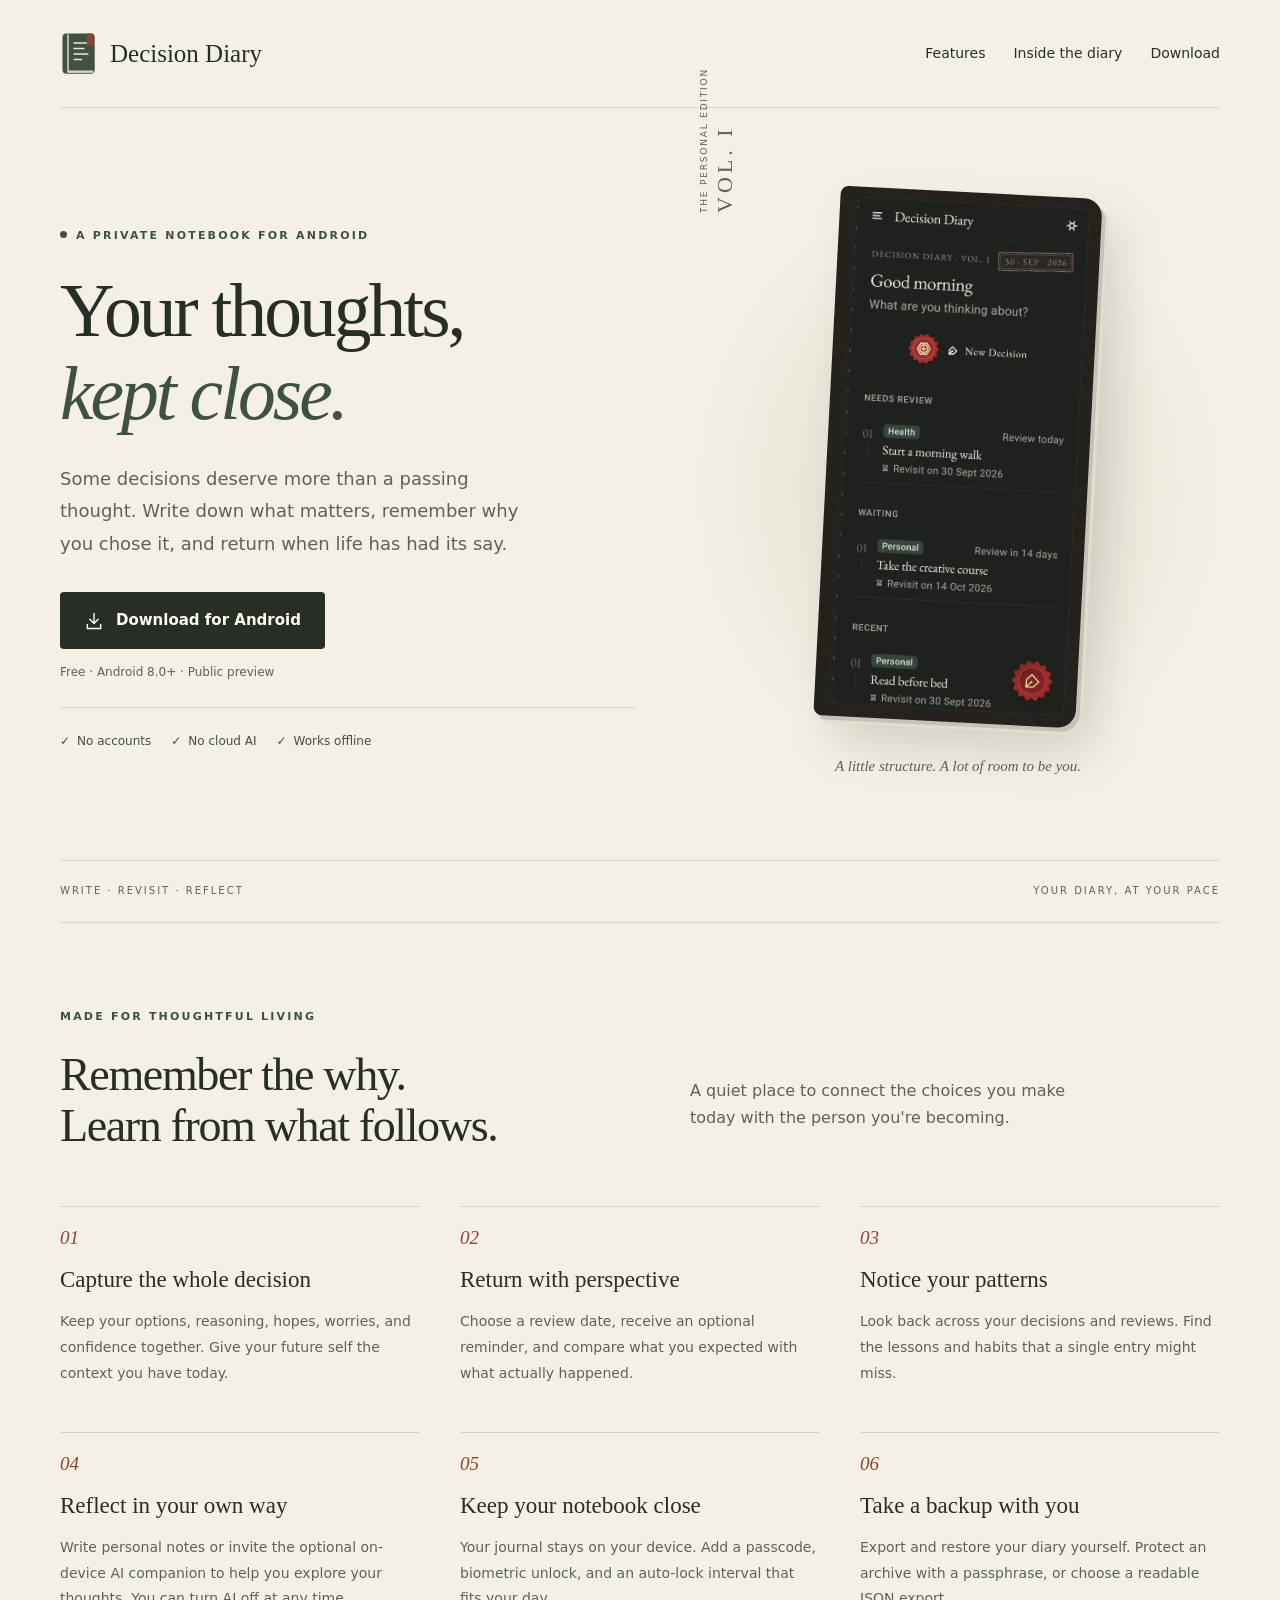
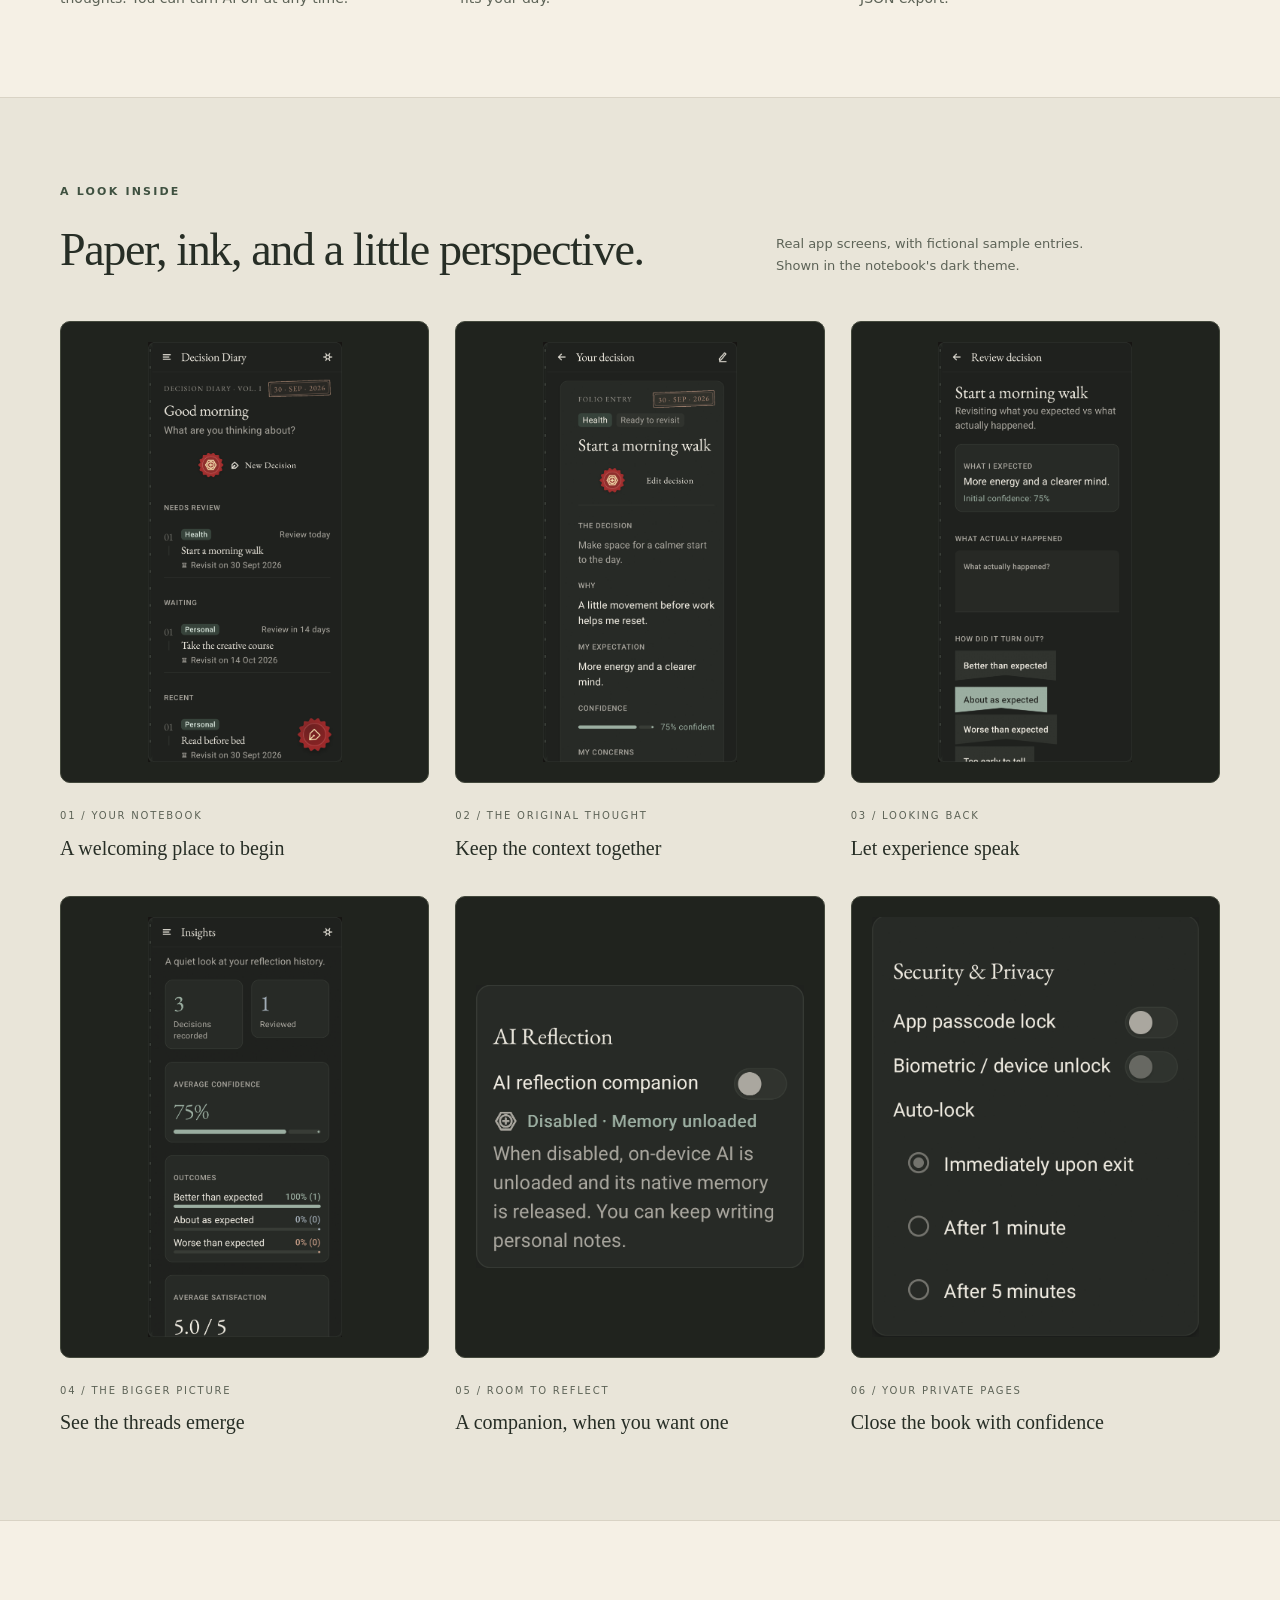
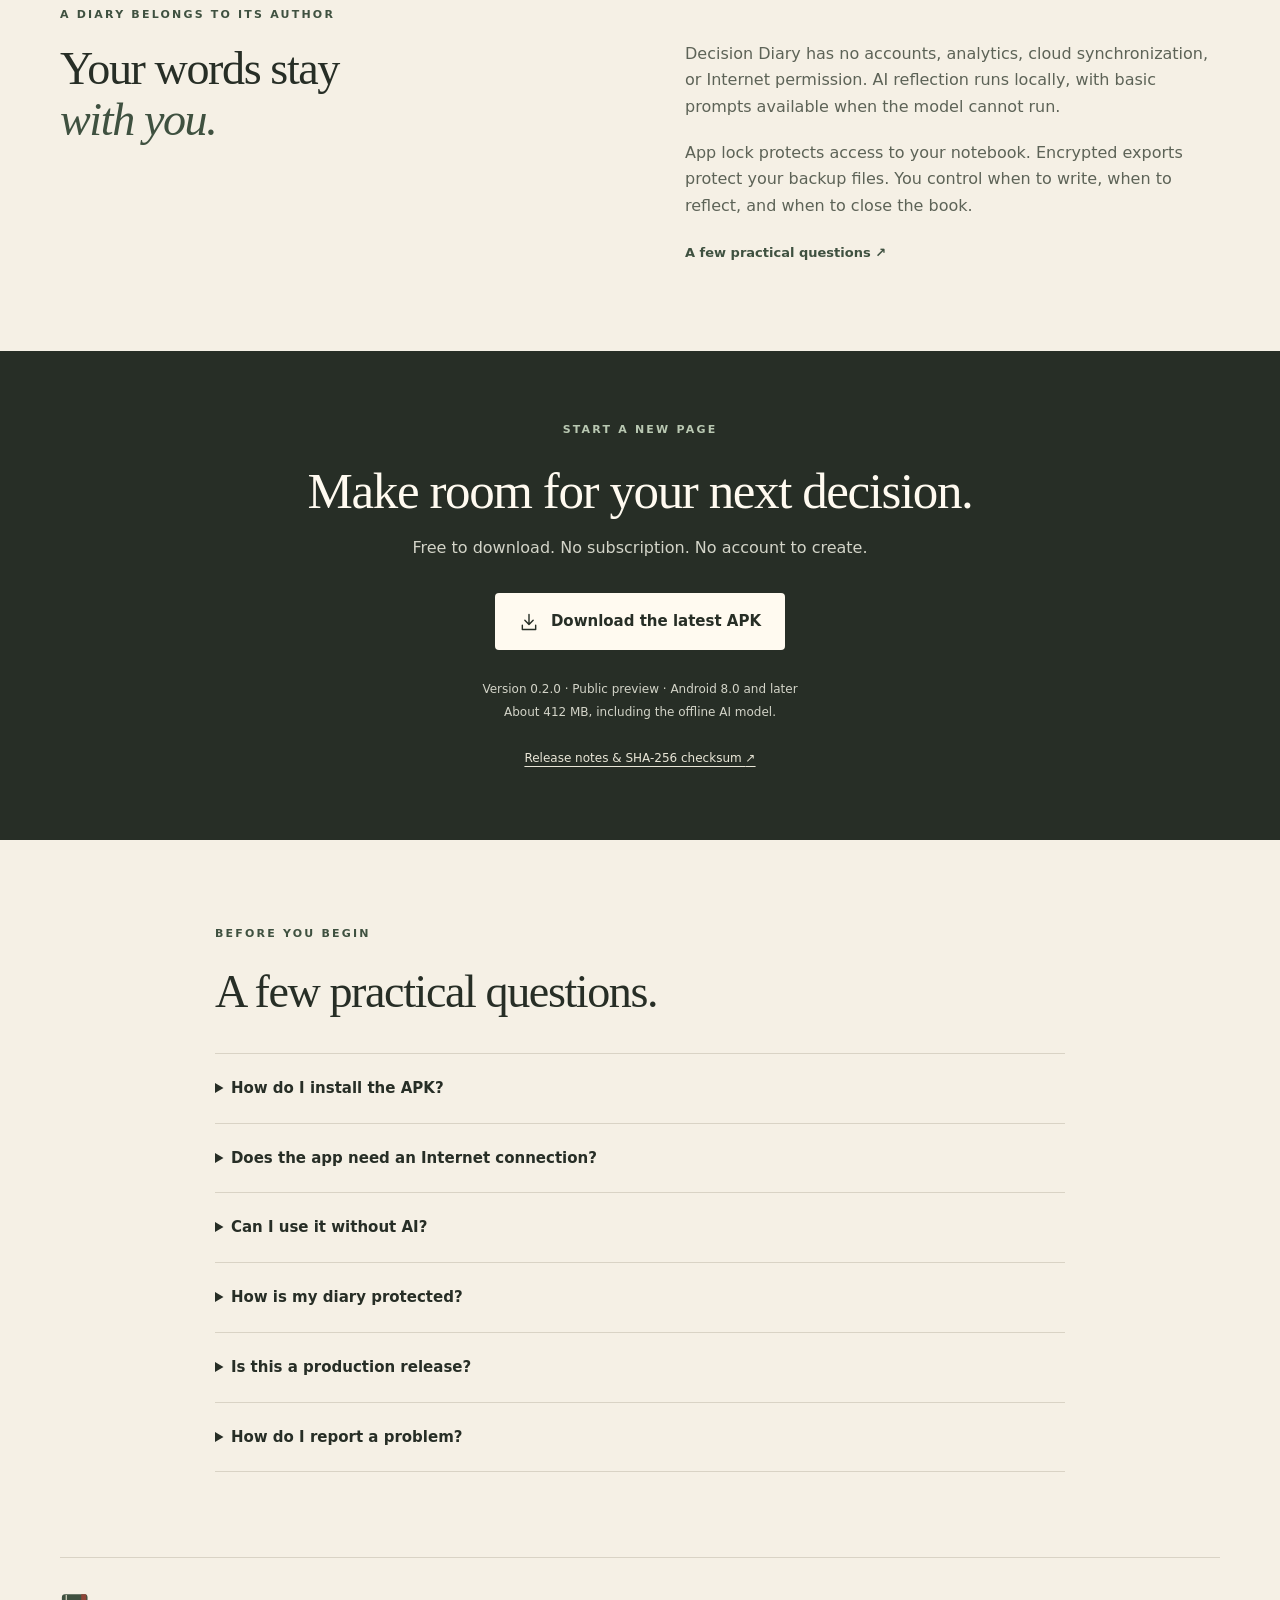
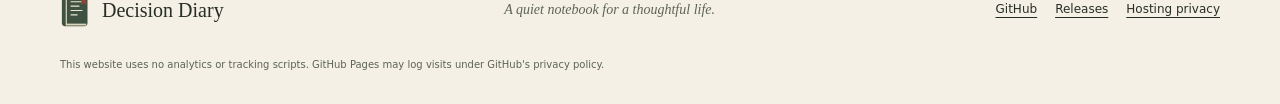
==== index.html @ bd452c3f "Publish Decision Diary website and screenshots" ====
<!doctype html>
<html lang="en">
<head>
  <meta charset="utf-8">
  <meta name="viewport" content="width=device-width, initial-scale=1">
  <meta name="theme-color" content="#f5f0e5">
  <title>Decision Diary — Your thoughts, kept close.</title>
  <meta name="description" content="A free, offline Android decision journal. Capture your reasoning, revisit outcomes, and reflect at your own pace. Download Decision Diary.">
  <link rel="canonical" href="https://adrianjohn141.github.io/decision-diary/">
  <meta property="og:title" content="Decision Diary — Your thoughts, kept close.">
  <meta property="og:description" content="An offline notebook for the decisions that matter. Free for Android, with optional on-device reflection.">
  <meta property="og:type" content="website">
  <meta property="og:url" content="https://adrianjohn141.github.io/decision-diary/">
  <meta property="og:image" content="https://adrianjohn141.github.io/decision-diary/screenshots/home.png">
  <meta name="twitter:card" content="summary">
  <link rel="icon" type="image/svg+xml" href="icon.svg">
  <link rel="stylesheet" href="styles.css">
</head>
<body>
  <a class="skip" href="#main">Skip to content</a>
  <header class="site-header wrap">
    <a class="brand" href="./" aria-label="Decision Diary home"><img src="icon.svg" width="38" height="44" alt=""><span>Decision Diary</span></a>
    <nav aria-label="Main navigation"><a href="#features">Features</a><a href="#screenshots">Inside the diary</a><a href="#download">Download</a></nav>
  </header>
  <main id="main">
    <section class="hero wrap" aria-labelledby="hero-title">
      <div class="hero-copy">
        <p class="eyebrow"><span class="ink-dot" aria-hidden="true"></span>A private notebook for Android</p>
        <h1 id="hero-title">Your thoughts,<br><em>kept close.</em></h1>
        <p class="intro">Some decisions deserve more than a passing thought. Write down what matters, remember why you chose it, and return when life has had its say.</p>
        <a class="button" href="https://github.com/adrianjohn141/decision-diary/releases/latest/download/decision-diary.apk"><svg viewBox="0 0 24 24" aria-hidden="true"><path d="M12 3v12m-5-5 5 5 5-5M4 16v5h16v-5"/></svg>Download for Android</a>
        <p class="download-meta">Free · Android 8.0+ · Public preview</p>
        <div class="hero-notes"><span>No accounts</span><span>No cloud AI</span><span>Works offline</span></div>
      </div>
      <div class="hero-art">
        <div class="book-label" aria-hidden="true">THE PERSONAL EDITION<br><span>VOL. I</span></div>
        <div class="book-frame"><img src="screenshots/home.png" width="1029" height="2225" fetchpriority="high" alt="Decision Diary home screen with fictional entries about morning walks, a creative course, and reading before bed."></div>
        <p class="photo-note">A little structure. A lot of room to be you.</p>
      </div>
    </section>
    <div class="folio wrap"><span>WRITE · REVISIT · REFLECT</span><span>YOUR DIARY, AT YOUR PACE</span></div>
    <section class="wrap section" id="features" aria-labelledby="features-title">
      <div class="section-intro"><p class="eyebrow">Made for thoughtful living</p><h2 id="features-title">Remember the why.<br>Learn from what follows.</h2><p>A quiet place to connect the choices you make today with the person you're becoming.</p></div>
      <div class="feature-grid">
        <article><span class="number">01</span><h3>Capture the whole decision</h3><p>Keep your options, reasoning, hopes, worries, and confidence together. Give your future self the context you have today.</p></article>
        <article><span class="number">02</span><h3>Return with perspective</h3><p>Choose a review date, receive an optional reminder, and compare what you expected with what actually happened.</p></article>
        <article><span class="number">03</span><h3>Notice your patterns</h3><p>Look back across your decisions and reviews. Find the lessons and habits that a single entry might miss.</p></article>
        <article><span class="number">04</span><h3>Reflect in your own way</h3><p>Write personal notes or invite the optional on-device AI companion to help you explore your thoughts. You can turn AI off at any time.</p></article>
        <article><span class="number">05</span><h3>Keep your notebook close</h3><p>Your journal stays on your device. Add a passcode, biometric unlock, and an auto-lock interval that fits your day.</p></article>
        <article><span class="number">06</span><h3>Take a backup with you</h3><p>Export and restore your diary yourself. Protect an archive with a passphrase, or choose a readable JSON export.</p></article>
      </div>
    </section>
    <section class="gallery-section" id="screenshots" aria-labelledby="screenshots-title">
      <div class="wrap section">
        <div class="gallery-heading"><div><p class="eyebrow">A look inside</p><h2 id="screenshots-title">Paper, ink, and a little perspective.</h2></div><p>Real app screens, with fictional sample entries.<br>Shown in the notebook's dark theme.</p></div>
        <div class="gallery">
          <figure><a href="screenshots/home.png" aria-label="View the full home screenshot"><img src="screenshots/home.png" width="1029" height="2225" loading="lazy" decoding="async" alt="Home screen organizing decisions into needs review, waiting, and recent."></a><figcaption><span>01 / YOUR NOTEBOOK</span><h3>A welcoming place to begin</h3></figcaption></figure>
          <figure><a href="screenshots/decision.png" aria-label="View the full decision screenshot"><img src="screenshots/decision.png" loading="lazy" decoding="async" alt="Decision details preserving an author's reasoning, expectations, and confidence."></a><figcaption><span>02 / THE ORIGINAL THOUGHT</span><h3>Keep the context together</h3></figcaption></figure>
          <figure><a href="screenshots/review.png" aria-label="View the full review screenshot"><img src="screenshots/review.png" loading="lazy" decoding="async" alt="Review screen for recording outcomes and lessons from a decision."></a><figcaption><span>03 / LOOKING BACK</span><h3>Let experience speak</h3></figcaption></figure>
          <figure><a href="screenshots/insights.png" aria-label="View the full insights screenshot"><img src="screenshots/insights.png" loading="lazy" decoding="async" alt="Personal insights summarizing patterns across fictional decisions and reviews."></a><figcaption><span>04 / THE BIGGER PICTURE</span><h3>See the threads emerge</h3></figcaption></figure>
          <figure><a href="screenshots/ai.png" aria-label="View the full reflection screenshot"><img src="screenshots/ai.png" loading="lazy" decoding="async" alt="Author notes and scholarly companion reflections in the conversation screen."></a><figcaption><span>05 / ROOM TO REFLECT</span><h3>A companion, when you want one</h3></figcaption></figure>
          <figure><a href="screenshots/security.png" aria-label="View the full security screenshot"><img src="screenshots/security.png" loading="lazy" decoding="async" alt="Security settings with app passcode, biometric unlock, and auto-lock options."></a><figcaption><span>06 / YOUR PRIVATE PAGES</span><h3>Close the book with confidence</h3></figcaption></figure>
        </div>
      </div>
    </section>
    <section class="privacy wrap section" aria-labelledby="privacy-title"><div><p class="eyebrow">A diary belongs to its author</p><h2 id="privacy-title">Your words stay<br><em>with you.</em></h2></div><div><p>Decision Diary has no accounts, analytics, cloud synchronization, or Internet permission. AI reflection runs locally, with basic prompts available when the model cannot run.</p><p>App lock protects access to your notebook. Encrypted exports protect your backup files. You control when to write, when to reflect, and when to close the book.</p><a class="text-link" href="#questions">A few practical questions <span aria-hidden="true">↗</span></a></div></section>
    <section class="download-section" id="download" aria-labelledby="download-title"><div class="wrap download-content"><p class="eyebrow">Start a new page</p><h2 id="download-title">Make room for your next decision.</h2><p>Free to download. No subscription. No account to create.</p><a class="button light" href="https://github.com/adrianjohn141/decision-diary/releases/latest/download/decision-diary.apk"><svg viewBox="0 0 24 24" aria-hidden="true"><path d="M12 3v12m-5-5 5 5 5-5M4 16v5h16v-5"/></svg>Download the latest APK</a><p class="release-info">Version 0.2.0 · Public preview · Android 8.0 and later<br>About 412 MB, including the offline AI model.</p><a class="release-link" href="https://github.com/adrianjohn141/decision-diary/releases/latest">Release notes &amp; SHA-256 checksum <span aria-hidden="true">↗</span></a></div></section>
    <section class="wrap section faq" id="questions" aria-labelledby="questions-title"><p class="eyebrow">Before you begin</p><h2 id="questions-title">A few practical questions.</h2>
      <details><summary>How do I install the APK?</summary><p>Open this page on your Android device and tap Download. Open the downloaded APK and, if Android asks, allow installation from your browser or file manager. Follow the installation prompt. You can turn that permission off again afterward. Save a backup before replacing an existing installation.</p></details>
      <details><summary>Does the app need an Internet connection?</summary><p>No. After downloading the APK, the diary and optional AI work offline. The large download includes the local model so the app does not need to fetch it later. AI performance depends on your device; the diary remains usable without AI.</p></details>
      <details><summary>Can I use it without AI?</summary><p>Yes. Turn off AI Reflection in Settings to write personal notes without companion replies. Disabling AI unloads the local model. Your previous conversations remain available to read.</p></details>
      <details><summary>How is my diary protected?</summary><p>Passcodes use an encrypted, device-bound credential store. You can also enable biometric/device unlock and auto-lock. Journal records use Android app-private storage; the database does not have a separate app-level encryption key. Choose a passphrase-encrypted backup to protect an exported file.</p></details>
      <details><summary>Is this a production release?</summary><p>This first public download is a signed development preview, version 0.2.0. You may encounter bugs. Back up important entries, and check the release notes before updating. A production signing key and broader device testing are planned before a stable release.</p></details>
      <details><summary>How do I report a problem?</summary><p><a href="https://github.com/adrianjohn141/decision-diary/issues">Open an issue on GitHub</a> with your Android version, device model, and the steps that caused the problem. Please keep private journal entries and backup files out of public reports.</p></details>
    </section>
  </main>
  <footer class="wrap site-footer"><a class="brand" href="./"><img src="icon.svg" width="30" height="35" alt=""><span>Decision Diary</span></a><p>A quiet notebook for a thoughtful life.</p><div><a href="https://github.com/adrianjohn141/decision-diary">GitHub</a><a href="https://github.com/adrianjohn141/decision-diary/releases">Releases</a><a href="https://docs.github.com/en/site-policy/privacy-policies/github-general-privacy-statement">Hosting privacy</a></div><small>This website uses no analytics or tracking scripts. GitHub Pages may log visits under GitHub's privacy policy.</small></footer>
</body>
</html>
---- styles.css ----
:root{--paper:#f5f0e5;--ink:#272e26;--muted:#5d6357;--sage:#3f5140;--rule:#d9d3c5;--rust:#8e4437;--cream:#fffaf0;--serif:Georgia,'Times New Roman',serif;--sans:system-ui,-apple-system,BlinkMacSystemFont,'Segoe UI',sans-serif}
*{box-sizing:border-box}html{scroll-behavior:smooth;scroll-padding-top:24px}body{margin:0;background:var(--paper);color:var(--ink);font-family:var(--sans);font-size:16px;line-height:1.65}a{color:inherit;text-underline-offset:4px}a:focus-visible,summary:focus-visible{outline:3px solid var(--rust);outline-offset:5px}img{display:block;max-width:100%}.wrap{width:min(1160px,calc(100% - 64px));margin-inline:auto}.skip{position:absolute;top:-80px;left:20px;background:var(--ink);color:var(--cream);padding:12px;z-index:10}.skip:focus{top:12px}.site-header{display:flex;align-items:center;justify-content:space-between;padding-block:30px;border-bottom:1px solid var(--rule)}.brand{display:flex;align-items:center;gap:12px;text-decoration:none;font:25px var(--serif)}nav{display:flex;gap:28px;font-size:14px}nav a{padding:12px 0;text-decoration:none}nav a:hover,.text-link:hover{color:var(--rust)}.hero{display:grid;grid-template-columns:1.1fr 1fr;gap:60px;align-items:center;padding-block:80px 70px}.eyebrow{font-size:11px;letter-spacing:2.2px;text-transform:uppercase;font-weight:650;color:var(--sage);margin:0 0 24px}.ink-dot{display:inline-block;width:7px;height:7px;border-radius:50%;background:var(--sage);margin-right:9px;vertical-align:1px}h1,h2,h3{font-family:var(--serif);font-weight:400;line-height:1.1;margin:0}h1{font-size:clamp(54px,5.9vw,82px);letter-spacing:-3px}h1 em,h2 em{color:var(--sage);font-weight:400}.intro{font-size:18px;line-height:1.8;max-width:470px;margin-block:28px 32px;color:var(--muted)}.button{display:inline-flex;gap:12px;align-items:center;justify-content:center;min-height:54px;padding:16px 24px;border-radius:4px;background:var(--ink);color:var(--cream);font-size:15px;font-weight:600;text-decoration:none;transition:background .16s,box-shadow .16s}.button:hover{background:var(--sage);box-shadow:0 4px 12px #272e2620}.button svg{width:20px;height:20px;fill:none;stroke:currentColor;stroke-width:1.7;stroke-linecap:round;stroke-linejoin:round}.download-meta{font-size:12px;margin:14px 0;color:var(--muted)}.hero-notes{display:flex;gap:20px;padding-top:24px;margin-top:24px;border-top:1px solid var(--rule);font-size:12px;color:var(--sage)}.hero-notes span:before{content:'✓';padding-right:7px}.hero-art{position:relative;display:flex;flex-direction:column;align-items:center;background:radial-gradient(ellipse at center,#dad8c9 0%,transparent 70%);padding-top:4px}.book-frame{width:262px;background:#25221d;padding:10px 12px 12px 15px;border-radius:8px 18px 18px 8px;box-shadow:4px 4px 0 #c7c2b5,7px 7px 0 #e1ddcf,20px 25px 45px #282d2726;transform:rotate(3deg)}.book-frame img{width:100%;height:auto;border-radius:5px 9px 9px 5px}.book-label{position:absolute;top:25px;left:0;font-size:9px;color:var(--muted);letter-spacing:1.8px;line-height:1.8;transform:rotate(-90deg);transform-origin:top left}.book-label span{font:22px var(--serif);letter-spacing:4px}.photo-note{font:italic 15px var(--serif);color:var(--muted);margin-top:36px}.folio{display:flex;justify-content:space-between;gap:15px;padding-block:22px;border-block:1px solid var(--rule);font-size:10px;letter-spacing:2px;color:var(--muted)}.section{padding-block:85px}.section-intro{display:grid;grid-template-columns:1fr 1fr;column-gap:100px}.section-intro .eyebrow{grid-column:1/-1}.section-intro>p:last-child{max-width:390px;margin:8px 0 0;align-self:center;color:var(--muted)}h2{font-size:clamp(32px,3.6vw,48px);letter-spacing:-1.4px}h3{font-size:23px;line-height:1.3}.feature-grid{display:grid;grid-template-columns:repeat(3,1fr);gap:45px 40px;margin-top:55px}.feature-grid article{border-top:1px solid var(--rule);padding-top:20px}.number{font:italic 19px var(--serif);color:var(--rust);display:block;margin-bottom:16px}.feature-grid p{color:var(--muted);font-size:14px;line-height:1.85;margin:14px 0 0}.gallery-section{background:#e9e5d9;border-block:1px solid var(--rule)}.gallery-heading{display:grid;grid-template-columns:1.5fr 1fr;gap:50px;align-items:end}.gallery-heading>p{font-size:13px;color:var(--muted);margin:0}.gallery{display:grid;grid-template-columns:repeat(3,1fr);gap:35px 26px;margin-top:45px}figure{margin:0}.gallery figure>a{display:flex;justify-content:center;align-items:center;background:#20231e;min-height:420px;padding:20px;border-radius:10px;overflow:hidden;border:1px solid #43483c}.gallery img{width:100%;height:420px;object-fit:contain;transition:opacity .15s}.gallery a:hover img{opacity:.88}figcaption{padding-top:18px}figcaption span{font-size:10px;letter-spacing:1.8px;color:var(--muted)}figcaption h3{font-size:20px;margin-top:7px}.privacy{display:grid;grid-template-columns:1fr 1fr;gap:90px}.privacy>div:last-child{color:var(--muted);padding-top:35px}.privacy p{margin-top:0;margin-bottom:20px}.text-link{color:var(--sage);font-size:13px;font-weight:650;text-decoration:none}.download-section{background:var(--ink);color:var(--cream);text-align:center}.download-content{padding-block:70px}.download-content .eyebrow{color:#b9c8b2}.download-content h2{font-size:clamp(32px,4vw,51px)}.download-content>p:not(.eyebrow){color:#d3d4c8}.light{background:var(--cream);color:var(--ink);margin:16px 0}.light:hover{background:#e3e9d9}.release-info{font-size:12px;line-height:1.9;margin:12px 0 20px}.release-link{font-size:12px;color:#e9e6d7}.faq{max-width:850px}.faq h2{margin-bottom:35px}.faq details{border-top:1px solid var(--rule);padding-block:4px}.faq details:last-child{border-bottom:1px solid var(--rule)}summary{cursor:pointer;padding:18px 30px 18px 0;font-size:15px;font-weight:600;min-height:54px}.faq details p{font-size:14px;color:var(--muted);max-width:720px;margin:0 0 25px;line-height:1.85}.site-footer{border-top:1px solid var(--rule);display:flex;flex-wrap:wrap;align-items:center;justify-content:space-between;gap:15px;padding-block:30px}.site-footer .brand{font-size:20px}.site-footer p{font:italic 14px var(--serif);color:var(--muted)}.site-footer>div{display:flex;gap:18px;font-size:12px}.site-footer small{width:100%;font-size:10px;color:var(--muted);margin-top:10px}
@media(max-width:950px){.hero{gap:25px}.book-label{display:none}.feature-grid{gap:35px 24px}.gallery figure>a{min-height:340px;padding:12px}.gallery img{height:340px}.section-intro{column-gap:45px}.privacy{gap:45px}}
@media(max-width:680px){.wrap{width:calc(100% - 40px)}.site-header{padding-block:20px;gap:18px;flex-wrap:wrap}.brand{font-size:22px}nav{gap:24px;font-size:12px;width:100%}.hero{grid-template-columns:1fr;gap:48px;padding-block:50px}.hero-copy{max-width:520px}h1{font-size:62px;letter-spacing:-2.5px}.intro{font-size:16px;max-width:100%}.hero-art{margin-inline:20px}.book-frame{width:245px}.hero-notes{justify-content:space-between;gap:8px}.folio{font-size:8px;letter-spacing:1.2px}.section{padding-block:55px}.section-intro,.gallery-heading,.privacy{grid-template-columns:1fr;gap:22px}.section-intro .eyebrow{margin-bottom:0}.section-intro>p:last-child{margin:0}.feature-grid{grid-template-columns:repeat(2,1fr);gap:30px 24px;margin-top:35px}.feature-grid h3{font-size:21px}.feature-grid p{font-size:13px}.gallery{grid-template-columns:repeat(2,1fr);gap:30px 16px;margin-top:30px}.gallery figure>a{min-height:280px;padding:8px}.gallery img{height:280px}figcaption h3{font-size:18px}figcaption span{font-size:8px;letter-spacing:1px}.privacy>div:last-child{padding-top:0}.download-content{padding-block:55px}.site-footer{justify-content:flex-start}.site-footer p{width:100%;margin:0}.site-footer>div{flex-wrap:wrap}.site-footer small{line-height:1.8}}
@media(max-width:390px){h1{font-size:53px}.feature-grid{grid-template-columns:1fr}.hero-notes{font-size:10px}.gallery{grid-template-columns:1fr}.gallery img{height:410px}.gallery figure>a{min-height:410px}.folio span:last-child{display:none}.button{padding-inline:18px;font-size:14px}}
@media(prefers-reduced-motion:reduce){html{scroll-behavior:auto}*,*:before,*:after{transition:none!important;animation:none!important}}
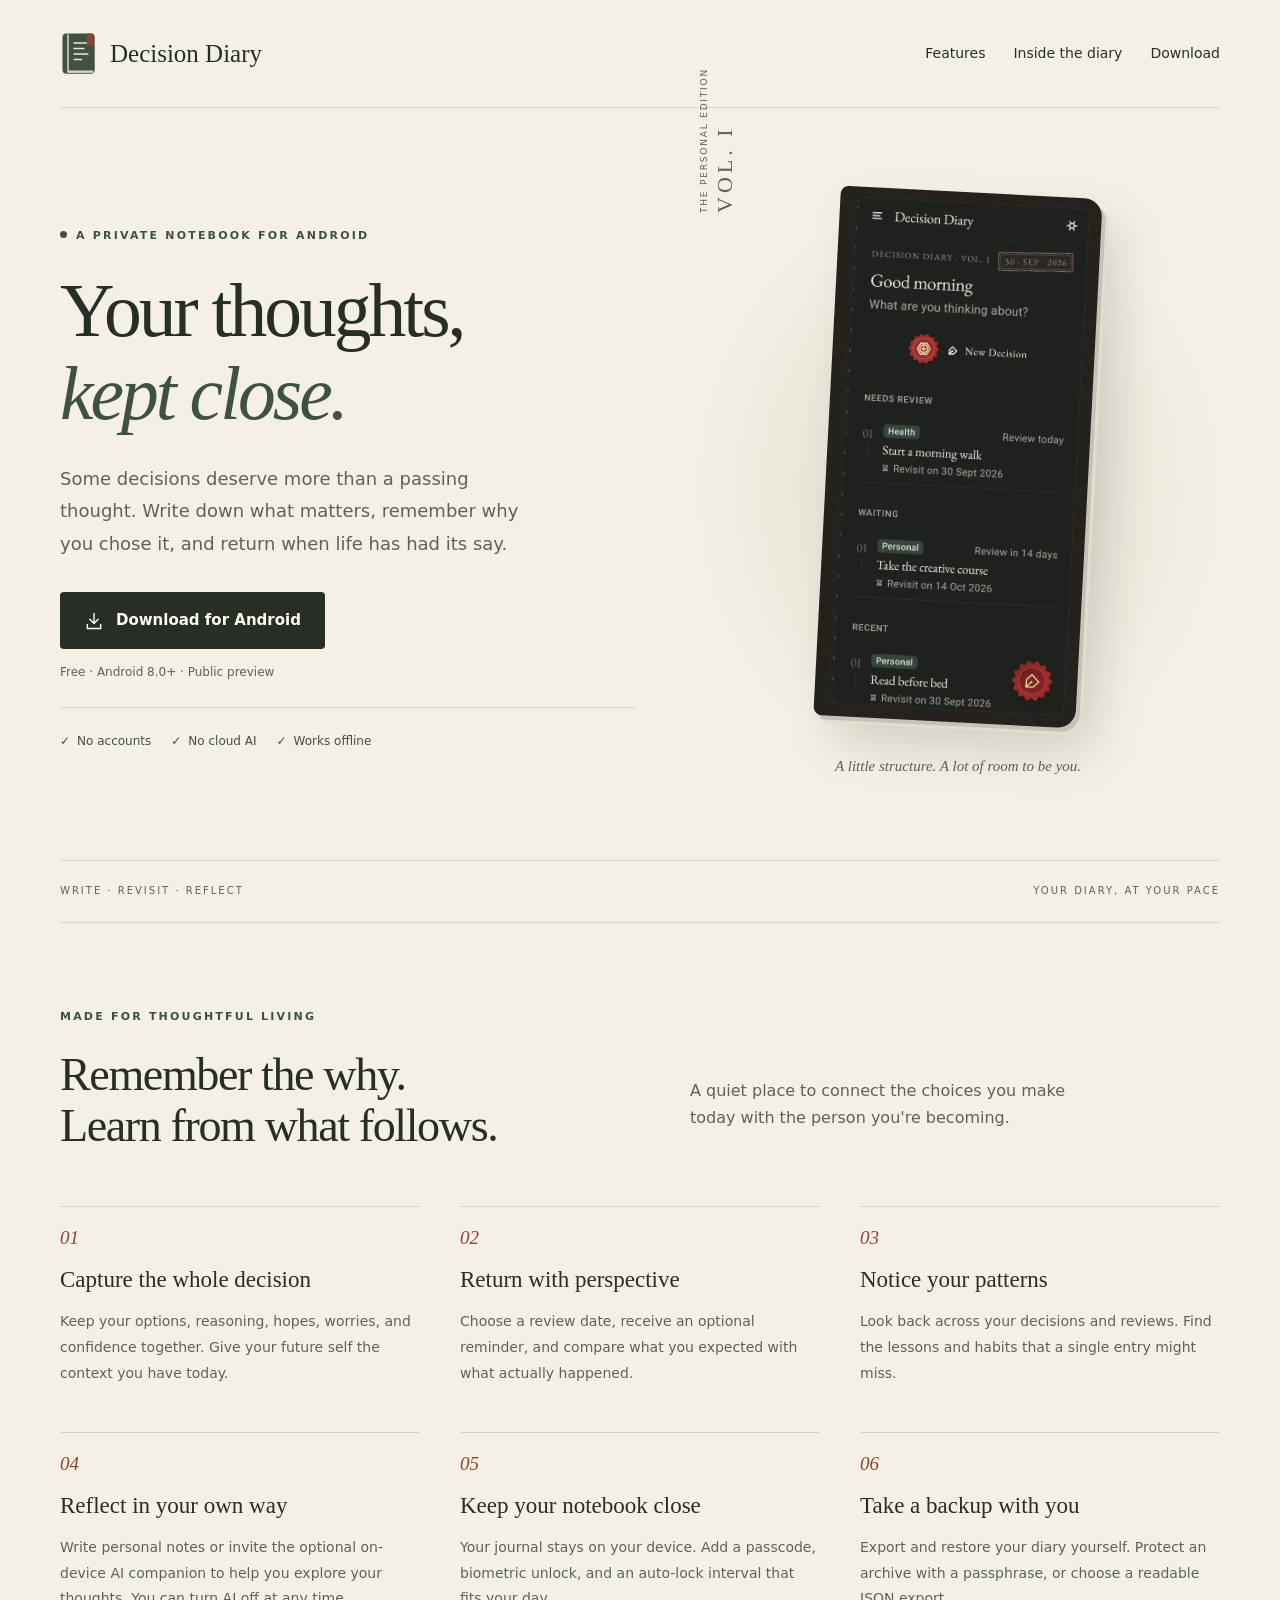
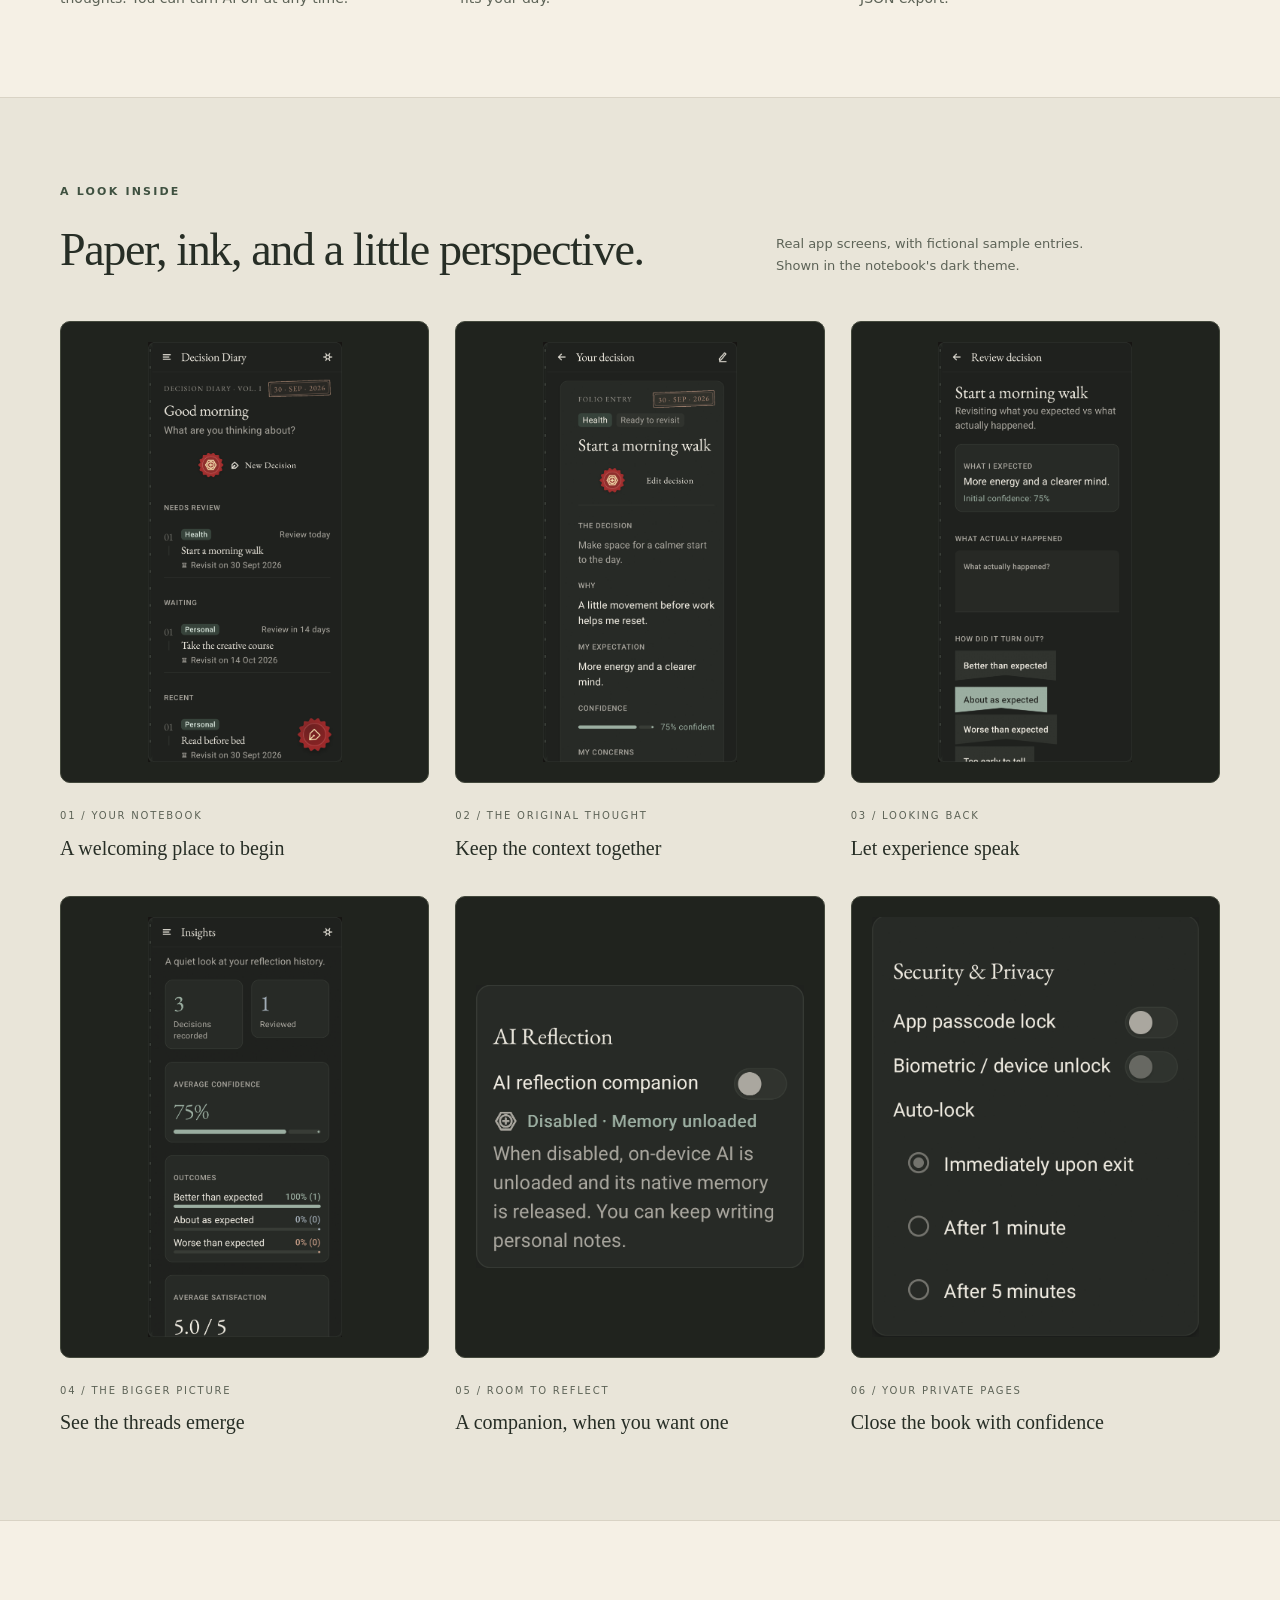
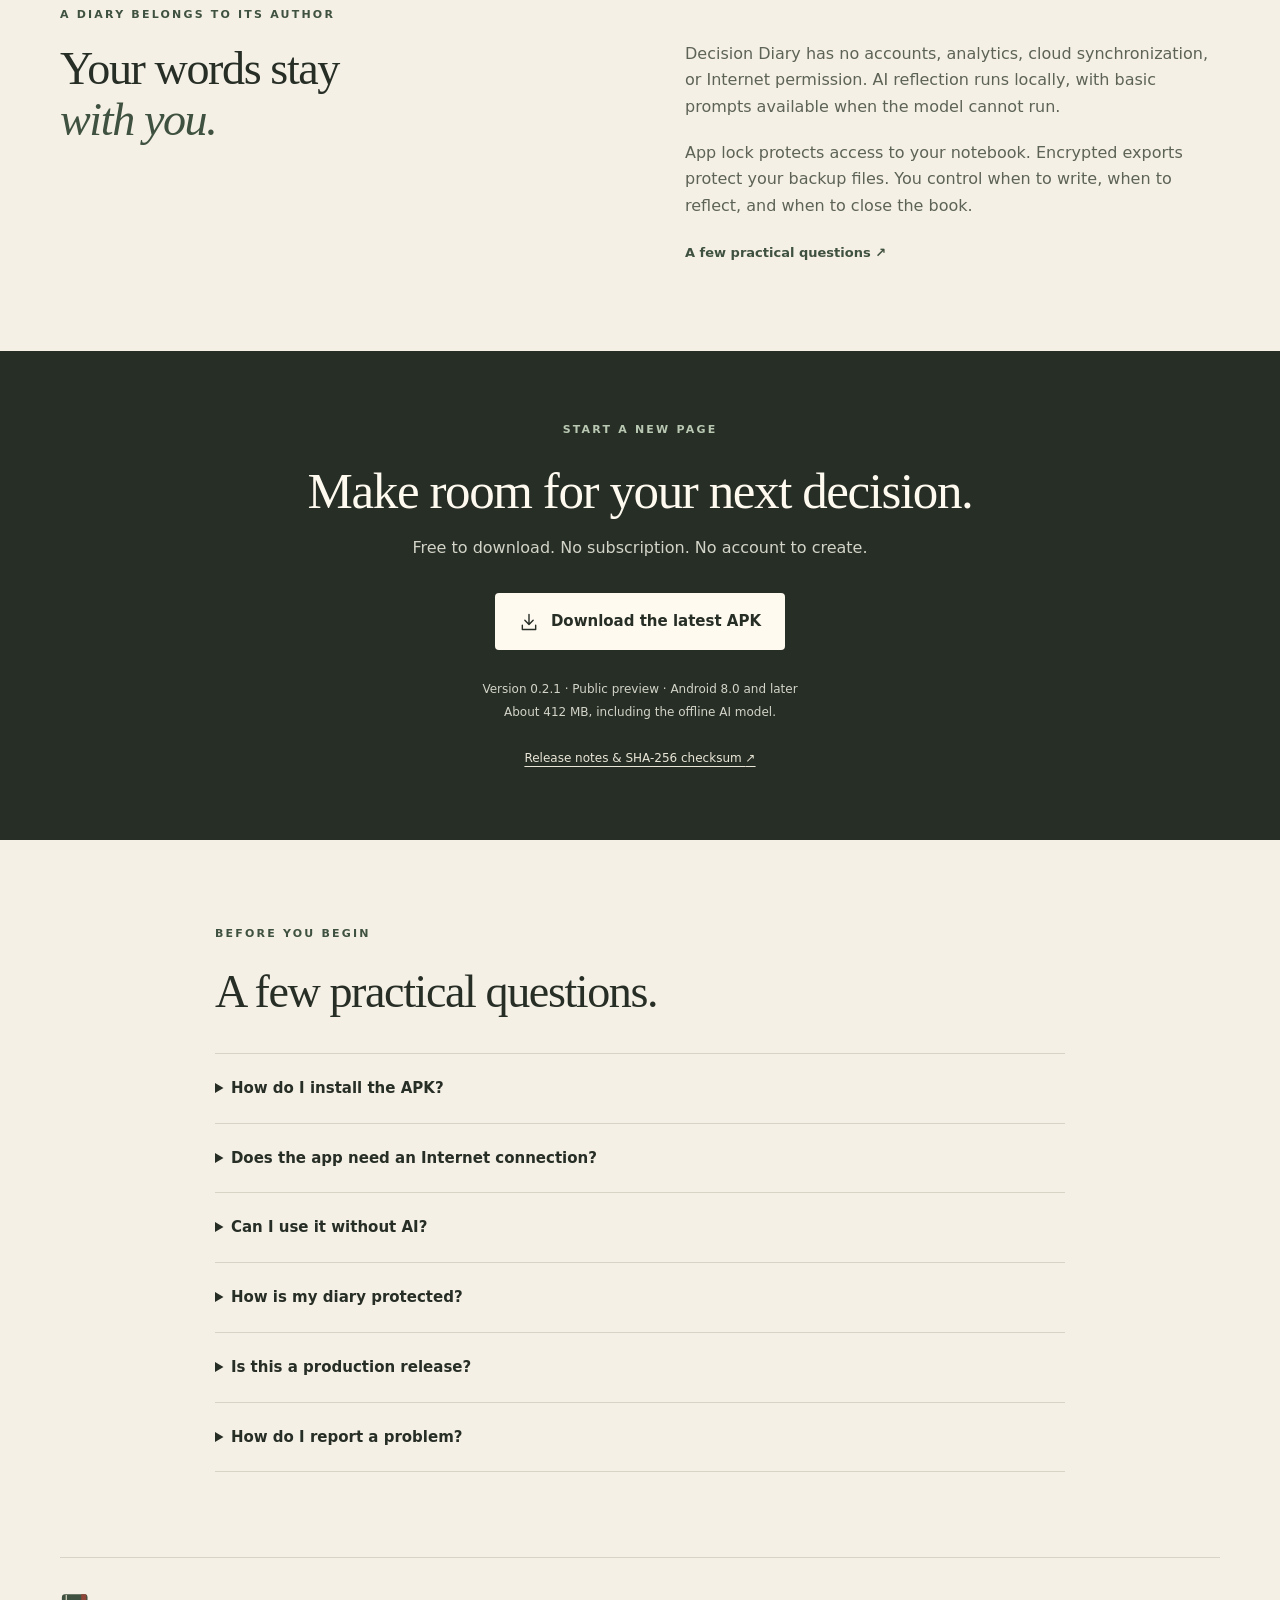
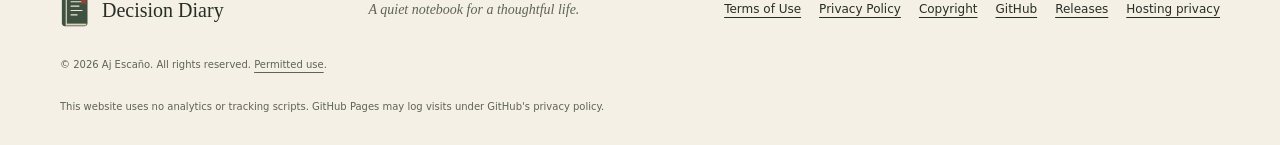
==== commit 001b50f7: "Add legal pages, copyright notices, and privacy policy" ====
--- a/index.html
+++ b/index.html
@@ -64,16 +64,16 @@
       </div>
     </section>
     <section class="privacy wrap section" aria-labelledby="privacy-title"><div><p class="eyebrow">A diary belongs to its author</p><h2 id="privacy-title">Your words stay<br><em>with you.</em></h2></div><div><p>Decision Diary has no accounts, analytics, cloud synchronization, or Internet permission. AI reflection runs locally, with basic prompts available when the model cannot run.</p><p>App lock protects access to your notebook. Encrypted exports protect your backup files. You control when to write, when to reflect, and when to close the book.</p><a class="text-link" href="#questions">A few practical questions <span aria-hidden="true">↗</span></a></div></section>
-    <section class="download-section" id="download" aria-labelledby="download-title"><div class="wrap download-content"><p class="eyebrow">Start a new page</p><h2 id="download-title">Make room for your next decision.</h2><p>Free to download. No subscription. No account to create.</p><a class="button light" href="https://github.com/adrianjohn141/decision-diary/releases/latest/download/decision-diary.apk"><svg viewBox="0 0 24 24" aria-hidden="true"><path d="M12 3v12m-5-5 5 5 5-5M4 16v5h16v-5"/></svg>Download the latest APK</a><p class="release-info">Version 0.2.0 · Public preview · Android 8.0 and later<br>About 412 MB, including the offline AI model.</p><a class="release-link" href="https://github.com/adrianjohn141/decision-diary/releases/latest">Release notes &amp; SHA-256 checksum <span aria-hidden="true">↗</span></a></div></section>
+    <section class="download-section" id="download" aria-labelledby="download-title"><div class="wrap download-content"><p class="eyebrow">Start a new page</p><h2 id="download-title">Make room for your next decision.</h2><p>Free to download. No subscription. No account to create.</p><a class="button light" href="https://github.com/adrianjohn141/decision-diary/releases/latest/download/decision-diary.apk"><svg viewBox="0 0 24 24" aria-hidden="true"><path d="M12 3v12m-5-5 5 5 5-5M4 16v5h16v-5"/></svg>Download the latest APK</a><p class="release-info">Version 0.2.1 · Public preview · Android 8.0 and later<br>About 412 MB, including the offline AI model.</p><a class="release-link" href="https://github.com/adrianjohn141/decision-diary/releases/latest">Release notes &amp; SHA-256 checksum <span aria-hidden="true">↗</span></a></div></section>
     <section class="wrap section faq" id="questions" aria-labelledby="questions-title"><p class="eyebrow">Before you begin</p><h2 id="questions-title">A few practical questions.</h2>
       <details><summary>How do I install the APK?</summary><p>Open this page on your Android device and tap Download. Open the downloaded APK and, if Android asks, allow installation from your browser or file manager. Follow the installation prompt. You can turn that permission off again afterward. Save a backup before replacing an existing installation.</p></details>
       <details><summary>Does the app need an Internet connection?</summary><p>No. After downloading the APK, the diary and optional AI work offline. The large download includes the local model so the app does not need to fetch it later. AI performance depends on your device; the diary remains usable without AI.</p></details>
       <details><summary>Can I use it without AI?</summary><p>Yes. Turn off AI Reflection in Settings to write personal notes without companion replies. Disabling AI unloads the local model. Your previous conversations remain available to read.</p></details>
       <details><summary>How is my diary protected?</summary><p>Passcodes use an encrypted, device-bound credential store. You can also enable biometric/device unlock and auto-lock. Journal records use Android app-private storage; the database does not have a separate app-level encryption key. Choose a passphrase-encrypted backup to protect an exported file.</p></details>
-      <details><summary>Is this a production release?</summary><p>This first public download is a signed development preview, version 0.2.0. You may encounter bugs. Back up important entries, and check the release notes before updating. A production signing key and broader device testing are planned before a stable release.</p></details>
+      <details><summary>Is this a production release?</summary><p>This public download is a signed development preview, version 0.2.1. You may encounter bugs. Back up important entries, and check the release notes before updating. A production signing key and broader device testing are planned before a stable release.</p></details>
       <details><summary>How do I report a problem?</summary><p><a href="https://github.com/adrianjohn141/decision-diary/issues">Open an issue on GitHub</a> with your Android version, device model, and the steps that caused the problem. Please keep private journal entries and backup files out of public reports.</p></details>
     </section>
   </main>
-  <footer class="wrap site-footer"><a class="brand" href="./"><img src="icon.svg" width="30" height="35" alt=""><span>Decision Diary</span></a><p>A quiet notebook for a thoughtful life.</p><div><a href="https://github.com/adrianjohn141/decision-diary">GitHub</a><a href="https://github.com/adrianjohn141/decision-diary/releases">Releases</a><a href="https://docs.github.com/en/site-policy/privacy-policies/github-general-privacy-statement">Hosting privacy</a></div><small>This website uses no analytics or tracking scripts. GitHub Pages may log visits under GitHub's privacy policy.</small></footer>
+  <footer class="wrap site-footer"><a class="brand" href="./"><img src="icon.svg" width="30" height="35" alt=""><span>Decision Diary</span></a><p>A quiet notebook for a thoughtful life.</p><div><a href="terms.html">Terms of Use</a><a href="privacy.html">Privacy Policy</a><a href="copyright.html">Copyright</a><a href="https://github.com/adrianjohn141/decision-diary">GitHub</a><a href="https://github.com/adrianjohn141/decision-diary/releases">Releases</a><a href="https://docs.github.com/en/site-policy/privacy-policies/github-general-privacy-statement">Hosting privacy</a></div><small>© 2026 Aj Escaño. All rights reserved. <a href="copyright.html">Permitted use</a>.</small><small>This website uses no analytics or tracking scripts. GitHub Pages may log visits under GitHub's privacy policy.</small></footer>
 </body>
 </html>
--- a/styles.css
+++ b/styles.css
@@ -4,3 +4,5 @@
 @media(max-width:680px){.wrap{width:calc(100% - 40px)}.site-header{padding-block:20px;gap:18px;flex-wrap:wrap}.brand{font-size:22px}nav{gap:24px;font-size:12px;width:100%}.hero{grid-template-columns:1fr;gap:48px;padding-block:50px}.hero-copy{max-width:520px}h1{font-size:62px;letter-spacing:-2.5px}.intro{font-size:16px;max-width:100%}.hero-art{margin-inline:20px}.book-frame{width:245px}.hero-notes{justify-content:space-between;gap:8px}.folio{font-size:8px;letter-spacing:1.2px}.section{padding-block:55px}.section-intro,.gallery-heading,.privacy{grid-template-columns:1fr;gap:22px}.section-intro .eyebrow{margin-bottom:0}.section-intro>p:last-child{margin:0}.feature-grid{grid-template-columns:repeat(2,1fr);gap:30px 24px;margin-top:35px}.feature-grid h3{font-size:21px}.feature-grid p{font-size:13px}.gallery{grid-template-columns:repeat(2,1fr);gap:30px 16px;margin-top:30px}.gallery figure>a{min-height:280px;padding:8px}.gallery img{height:280px}figcaption h3{font-size:18px}figcaption span{font-size:8px;letter-spacing:1px}.privacy>div:last-child{padding-top:0}.download-content{padding-block:55px}.site-footer{justify-content:flex-start}.site-footer p{width:100%;margin:0}.site-footer>div{flex-wrap:wrap}.site-footer small{line-height:1.8}}
 @media(max-width:390px){h1{font-size:53px}.feature-grid{grid-template-columns:1fr}.hero-notes{font-size:10px}.gallery{grid-template-columns:1fr}.gallery img{height:410px}.gallery figure>a{min-height:410px}.folio span:last-child{display:none}.button{padding-inline:18px;font-size:14px}}
 @media(prefers-reduced-motion:reduce){html{scroll-behavior:auto}*,*:before,*:after{transition:none!important;animation:none!important}}
+
+.legal-content{max-width:820px;padding-block:60px 80px;overflow-wrap:anywhere}.legal-content h1{font-size:clamp(38px,6vw,60px);letter-spacing:-1.8px;margin-bottom:25px}.legal-content h2{font-size:27px;letter-spacing:-.5px;margin:40px 0 16px}.legal-content p{color:var(--muted);font-size:16px;line-height:1.9;margin:0 0 20px}.legal-content a{color:var(--sage)}.site-footer>div{flex-wrap:wrap}
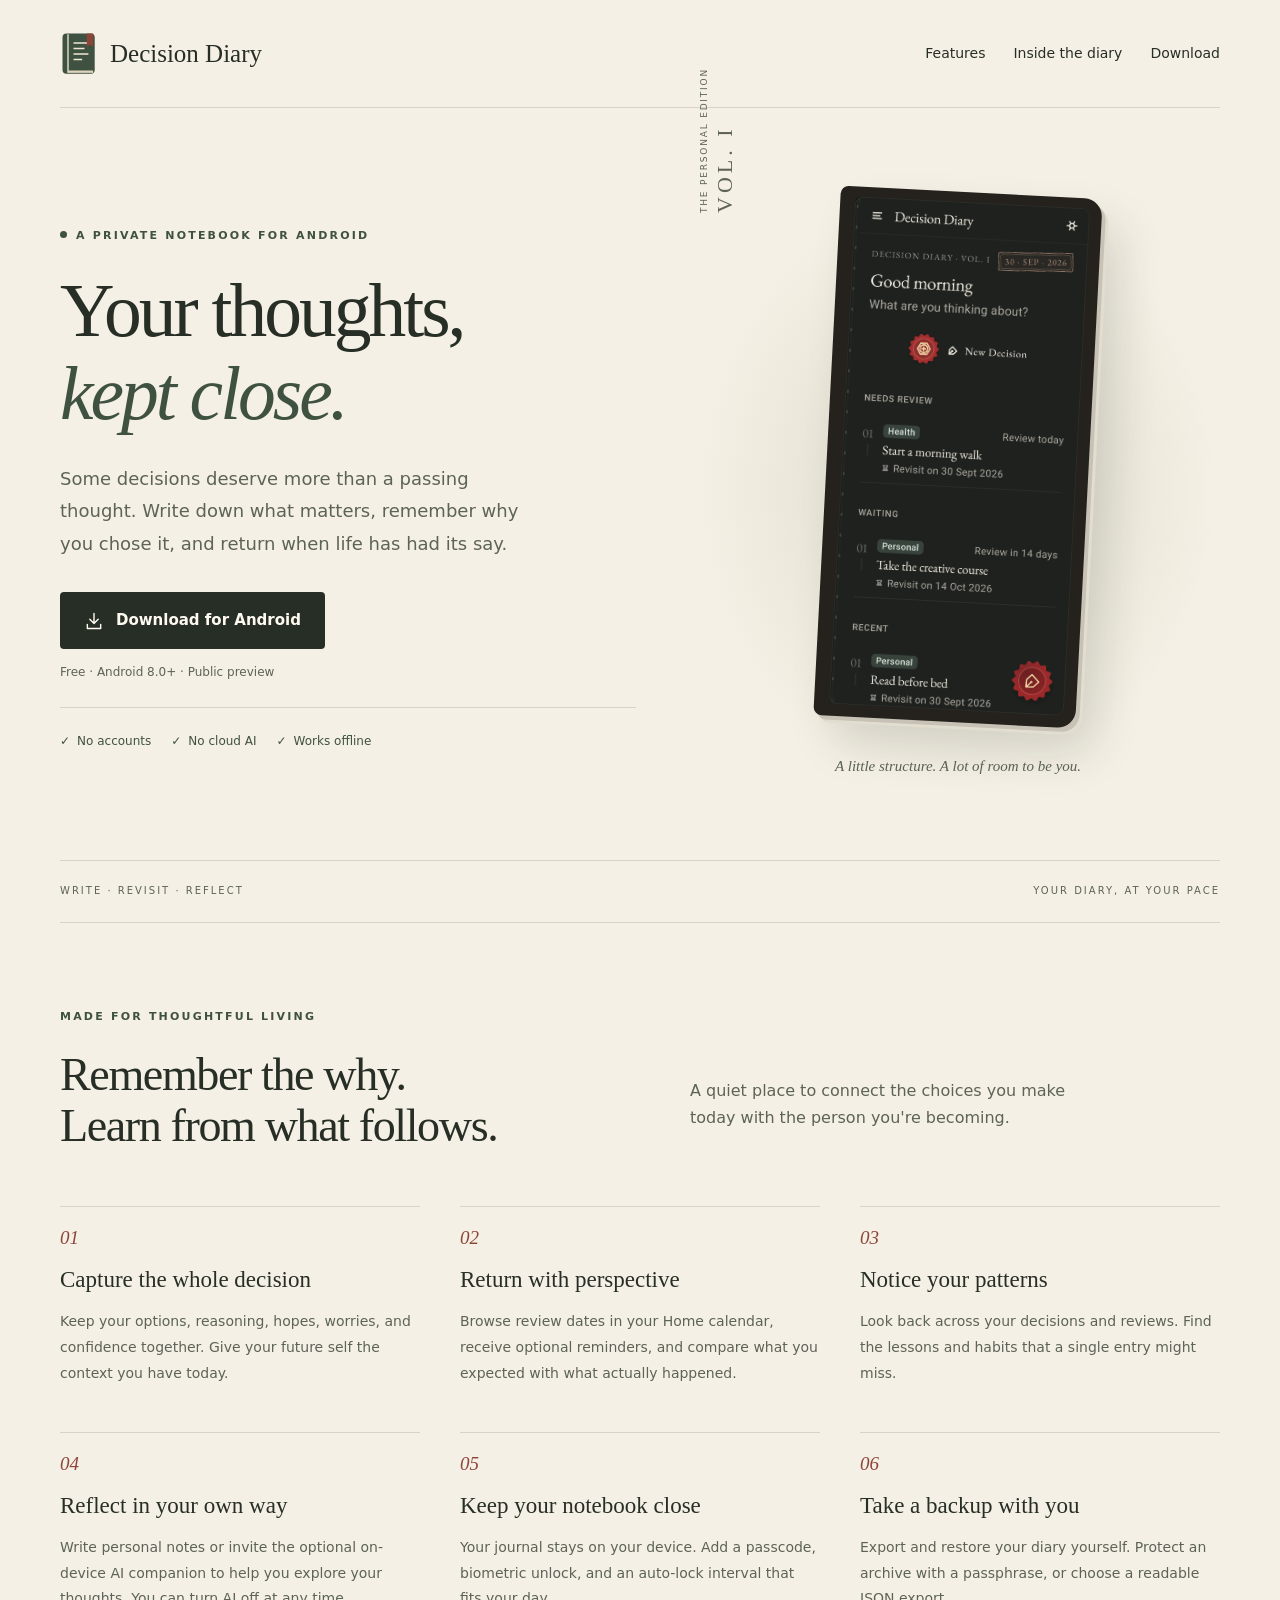
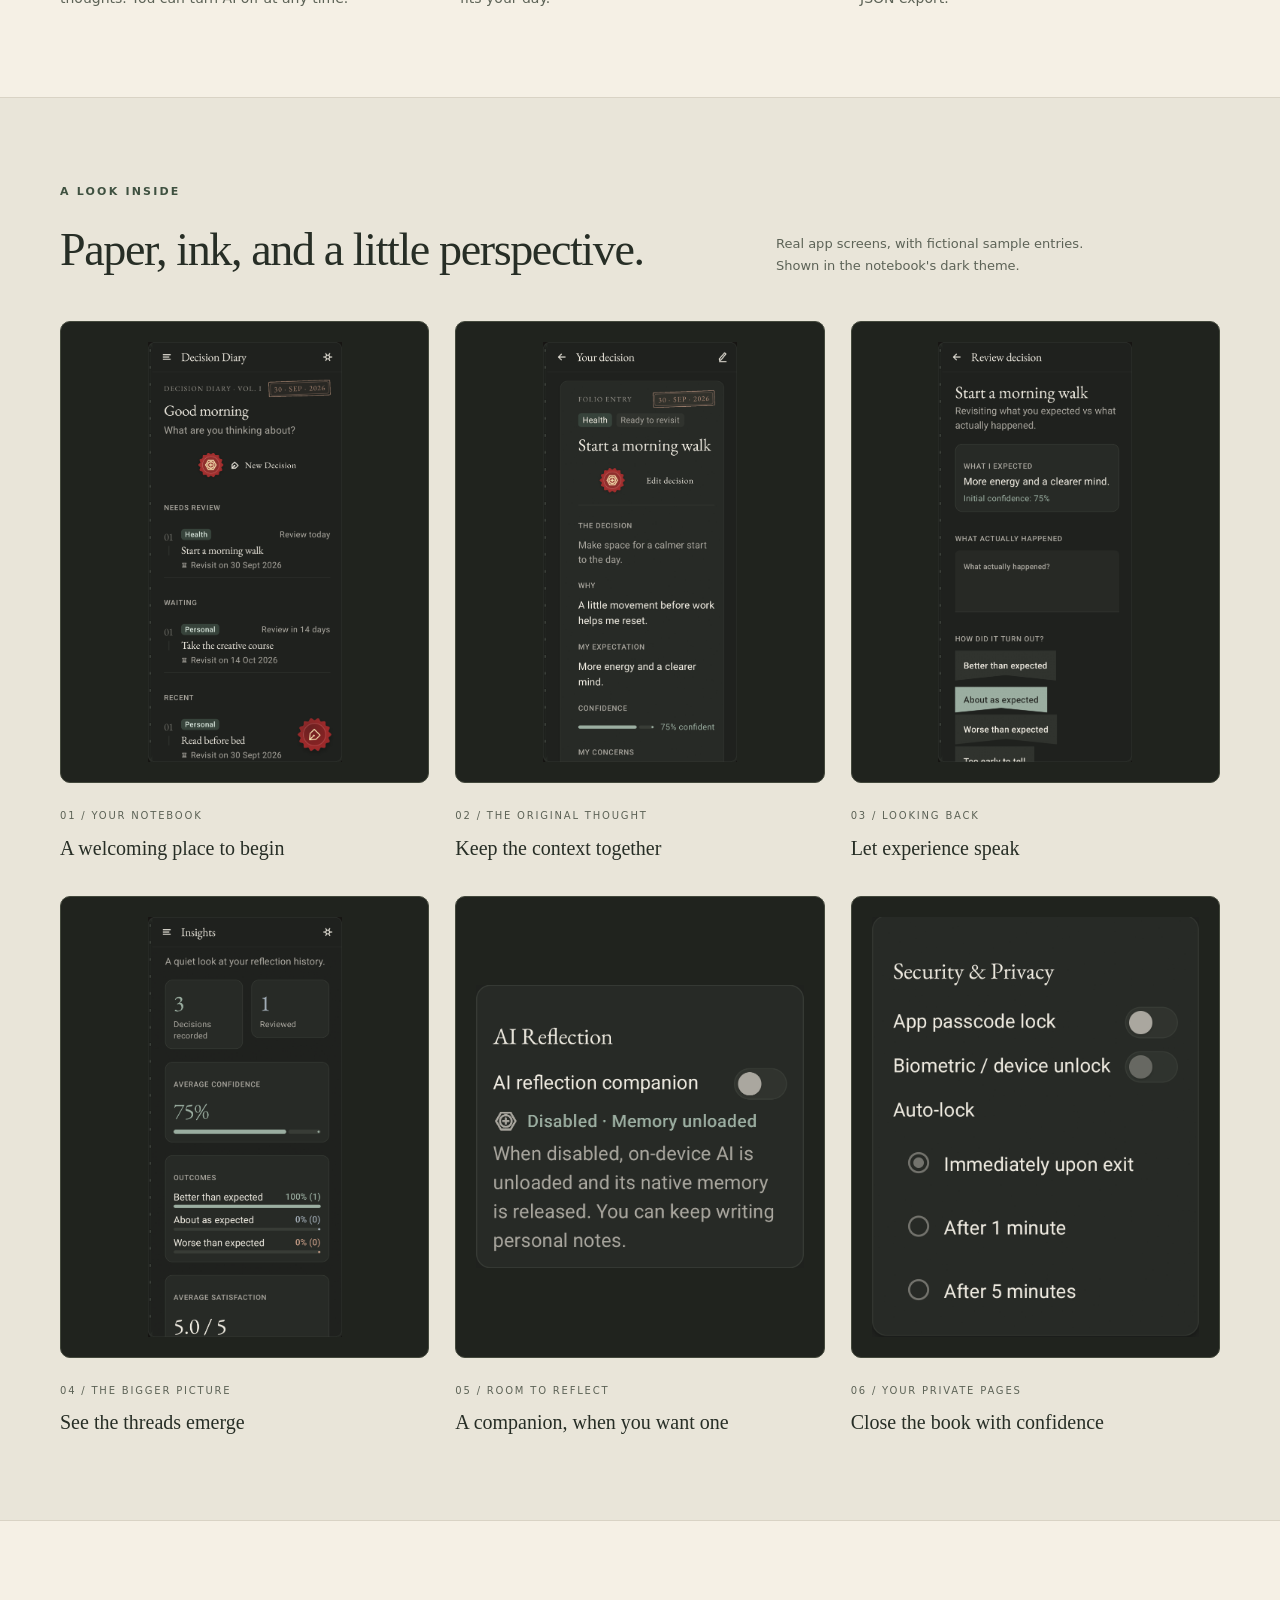
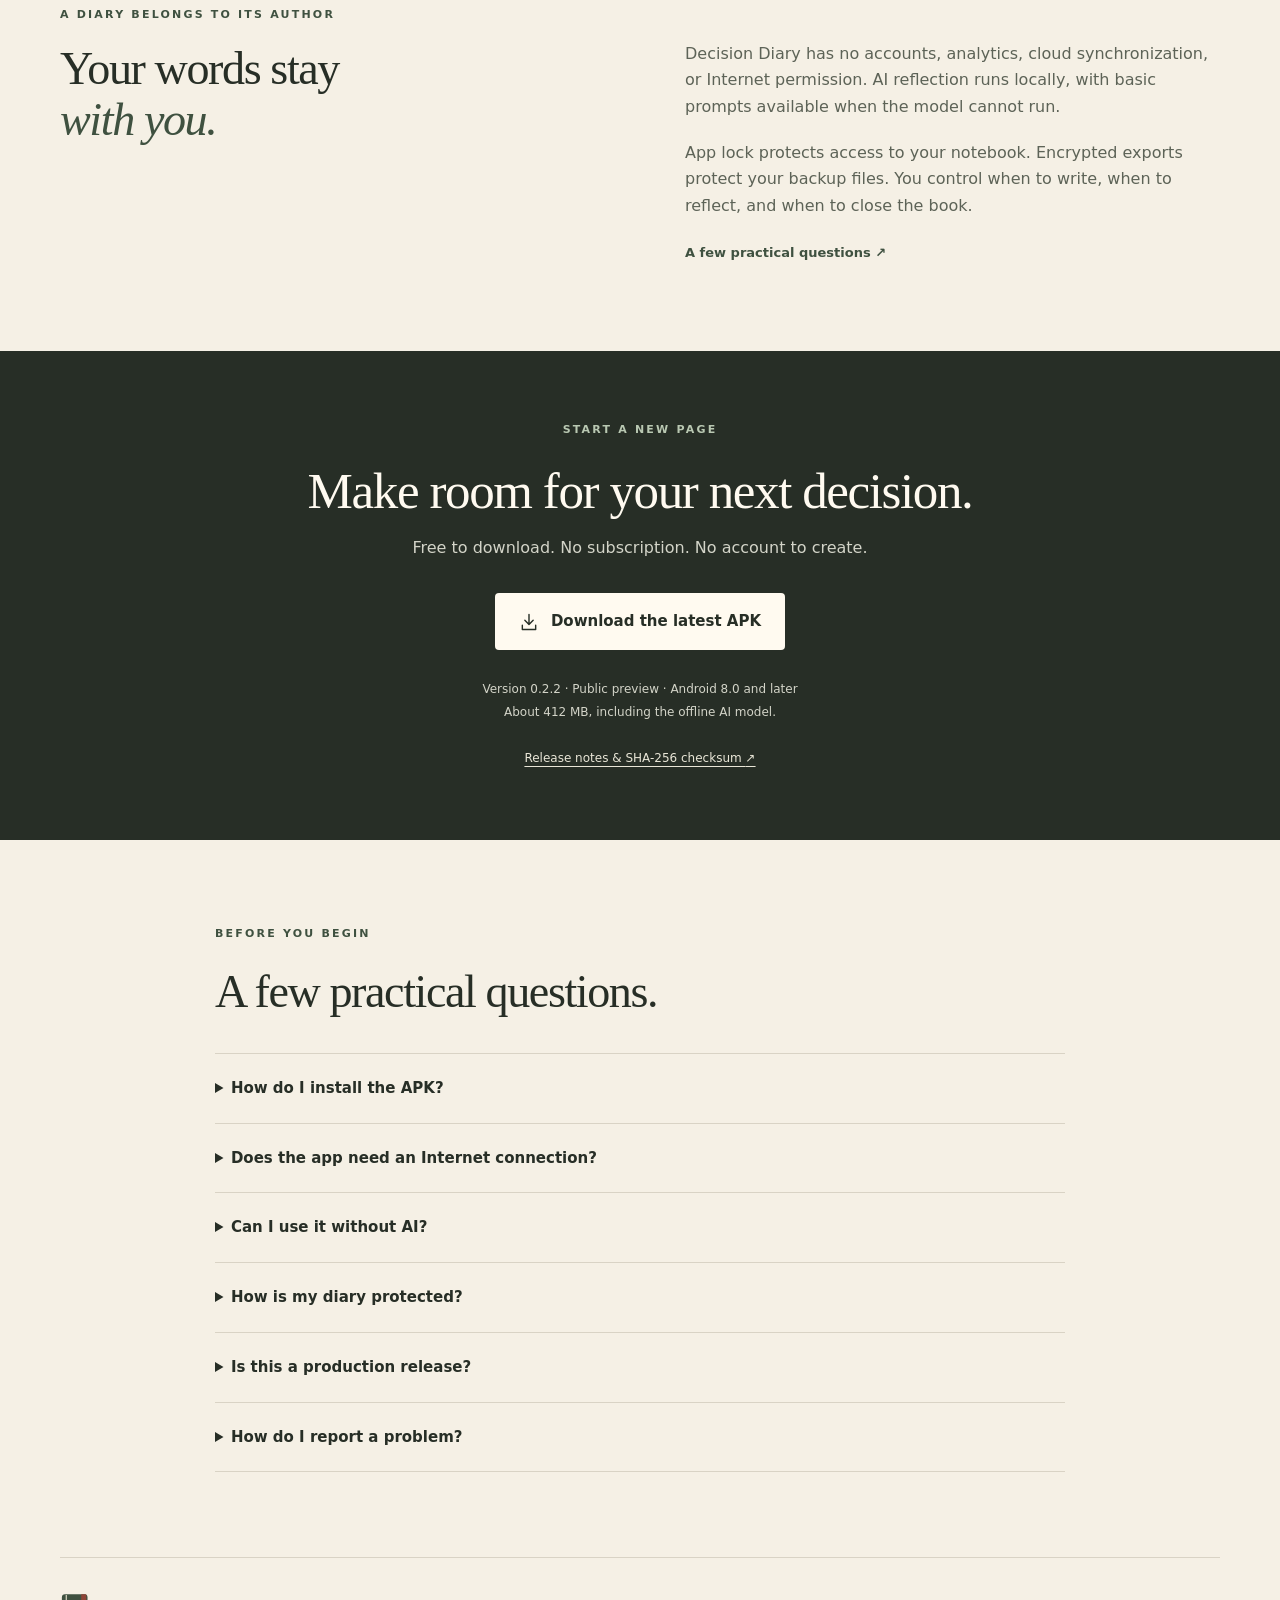
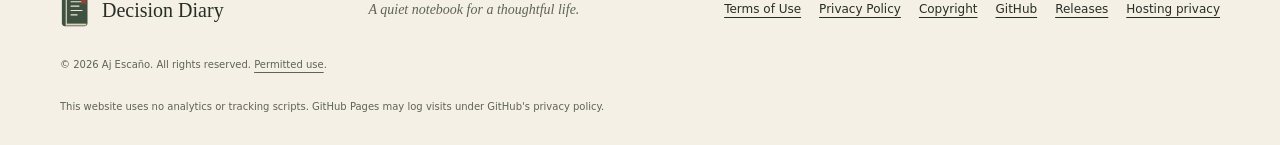
==== commit 27cfc11b: "Update download page for 0.2.2 calendar and fixes" ====
--- a/index.html
+++ b/index.html
@@ -43,7 +43,7 @@
       <div class="section-intro"><p class="eyebrow">Made for thoughtful living</p><h2 id="features-title">Remember the why.<br>Learn from what follows.</h2><p>A quiet place to connect the choices you make today with the person you're becoming.</p></div>
       <div class="feature-grid">
         <article><span class="number">01</span><h3>Capture the whole decision</h3><p>Keep your options, reasoning, hopes, worries, and confidence together. Give your future self the context you have today.</p></article>
-        <article><span class="number">02</span><h3>Return with perspective</h3><p>Choose a review date, receive an optional reminder, and compare what you expected with what actually happened.</p></article>
+        <article><span class="number">02</span><h3>Return with perspective</h3><p>Browse review dates in your Home calendar, receive optional reminders, and compare what you expected with what actually happened.</p></article>
         <article><span class="number">03</span><h3>Notice your patterns</h3><p>Look back across your decisions and reviews. Find the lessons and habits that a single entry might miss.</p></article>
         <article><span class="number">04</span><h3>Reflect in your own way</h3><p>Write personal notes or invite the optional on-device AI companion to help you explore your thoughts. You can turn AI off at any time.</p></article>
         <article><span class="number">05</span><h3>Keep your notebook close</h3><p>Your journal stays on your device. Add a passcode, biometric unlock, and an auto-lock interval that fits your day.</p></article>
@@ -64,13 +64,13 @@
       </div>
     </section>
     <section class="privacy wrap section" aria-labelledby="privacy-title"><div><p class="eyebrow">A diary belongs to its author</p><h2 id="privacy-title">Your words stay<br><em>with you.</em></h2></div><div><p>Decision Diary has no accounts, analytics, cloud synchronization, or Internet permission. AI reflection runs locally, with basic prompts available when the model cannot run.</p><p>App lock protects access to your notebook. Encrypted exports protect your backup files. You control when to write, when to reflect, and when to close the book.</p><a class="text-link" href="#questions">A few practical questions <span aria-hidden="true">↗</span></a></div></section>
-    <section class="download-section" id="download" aria-labelledby="download-title"><div class="wrap download-content"><p class="eyebrow">Start a new page</p><h2 id="download-title">Make room for your next decision.</h2><p>Free to download. No subscription. No account to create.</p><a class="button light" href="https://github.com/adrianjohn141/decision-diary/releases/latest/download/decision-diary.apk"><svg viewBox="0 0 24 24" aria-hidden="true"><path d="M12 3v12m-5-5 5 5 5-5M4 16v5h16v-5"/></svg>Download the latest APK</a><p class="release-info">Version 0.2.1 · Public preview · Android 8.0 and later<br>About 412 MB, including the offline AI model.</p><a class="release-link" href="https://github.com/adrianjohn141/decision-diary/releases/latest">Release notes &amp; SHA-256 checksum <span aria-hidden="true">↗</span></a></div></section>
+    <section class="download-section" id="download" aria-labelledby="download-title"><div class="wrap download-content"><p class="eyebrow">Start a new page</p><h2 id="download-title">Make room for your next decision.</h2><p>Free to download. No subscription. No account to create.</p><a class="button light" href="https://github.com/adrianjohn141/decision-diary/releases/latest/download/decision-diary.apk"><svg viewBox="0 0 24 24" aria-hidden="true"><path d="M12 3v12m-5-5 5 5 5-5M4 16v5h16v-5"/></svg>Download the latest APK</a><p class="release-info">Version 0.2.2 · Public preview · Android 8.0 and later<br>About 412 MB, including the offline AI model.</p><a class="release-link" href="https://github.com/adrianjohn141/decision-diary/releases/latest">Release notes &amp; SHA-256 checksum <span aria-hidden="true">↗</span></a></div></section>
     <section class="wrap section faq" id="questions" aria-labelledby="questions-title"><p class="eyebrow">Before you begin</p><h2 id="questions-title">A few practical questions.</h2>
       <details><summary>How do I install the APK?</summary><p>Open this page on your Android device and tap Download. Open the downloaded APK and, if Android asks, allow installation from your browser or file manager. Follow the installation prompt. You can turn that permission off again afterward. Save a backup before replacing an existing installation.</p></details>
       <details><summary>Does the app need an Internet connection?</summary><p>No. After downloading the APK, the diary and optional AI work offline. The large download includes the local model so the app does not need to fetch it later. AI performance depends on your device; the diary remains usable without AI.</p></details>
       <details><summary>Can I use it without AI?</summary><p>Yes. Turn off AI Reflection in Settings to write personal notes without companion replies. Disabling AI unloads the local model. Your previous conversations remain available to read.</p></details>
       <details><summary>How is my diary protected?</summary><p>Passcodes use an encrypted, device-bound credential store. You can also enable biometric/device unlock and auto-lock. Journal records use Android app-private storage; the database does not have a separate app-level encryption key. Choose a passphrase-encrypted backup to protect an exported file.</p></details>
-      <details><summary>Is this a production release?</summary><p>This public download is a signed development preview, version 0.2.1. You may encounter bugs. Back up important entries, and check the release notes before updating. A production signing key and broader device testing are planned before a stable release.</p></details>
+      <details><summary>Is this a production release?</summary><p>This public download is a signed development preview, version 0.2.2. You may encounter bugs. Back up important entries, and check the release notes before updating. A production signing key and broader device testing are planned before a stable release.</p></details>
       <details><summary>How do I report a problem?</summary><p><a href="https://github.com/adrianjohn141/decision-diary/issues">Open an issue on GitHub</a> with your Android version, device model, and the steps that caused the problem. Please keep private journal entries and backup files out of public reports.</p></details>
     </section>
   </main>
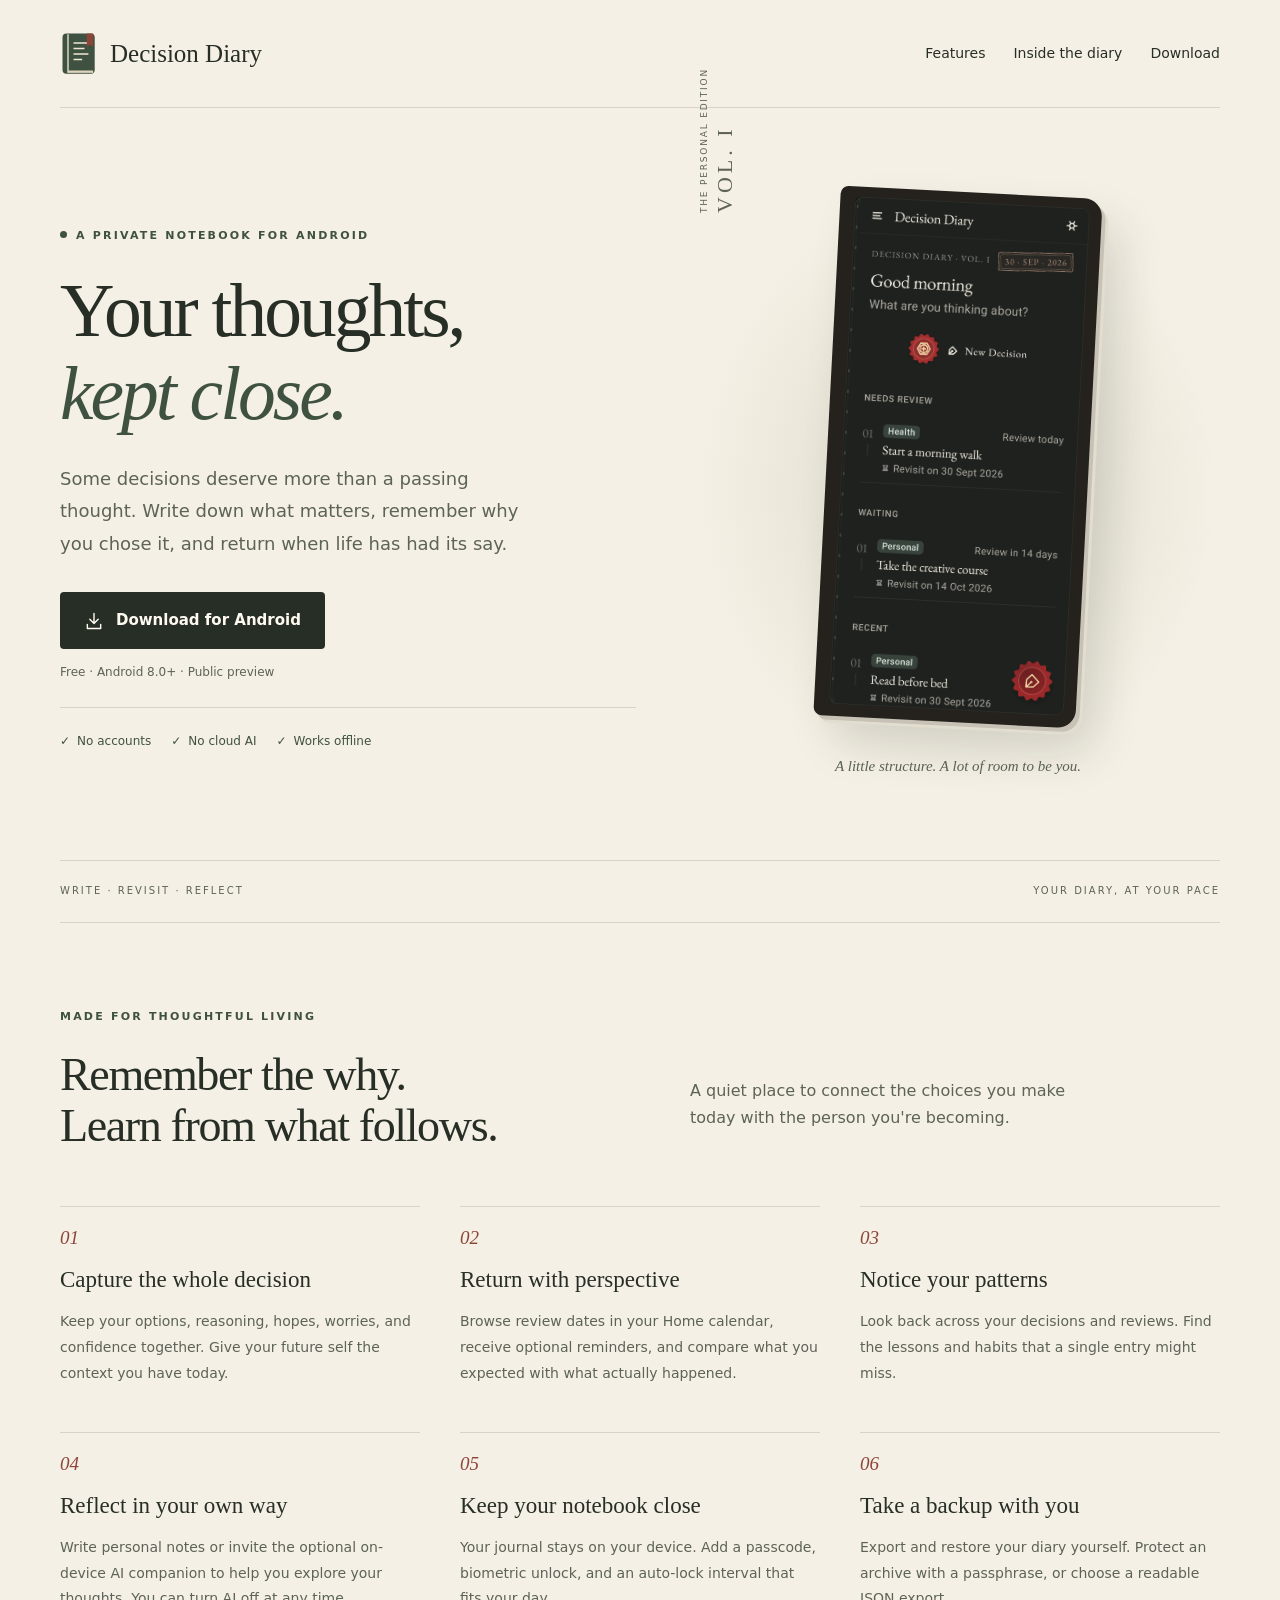
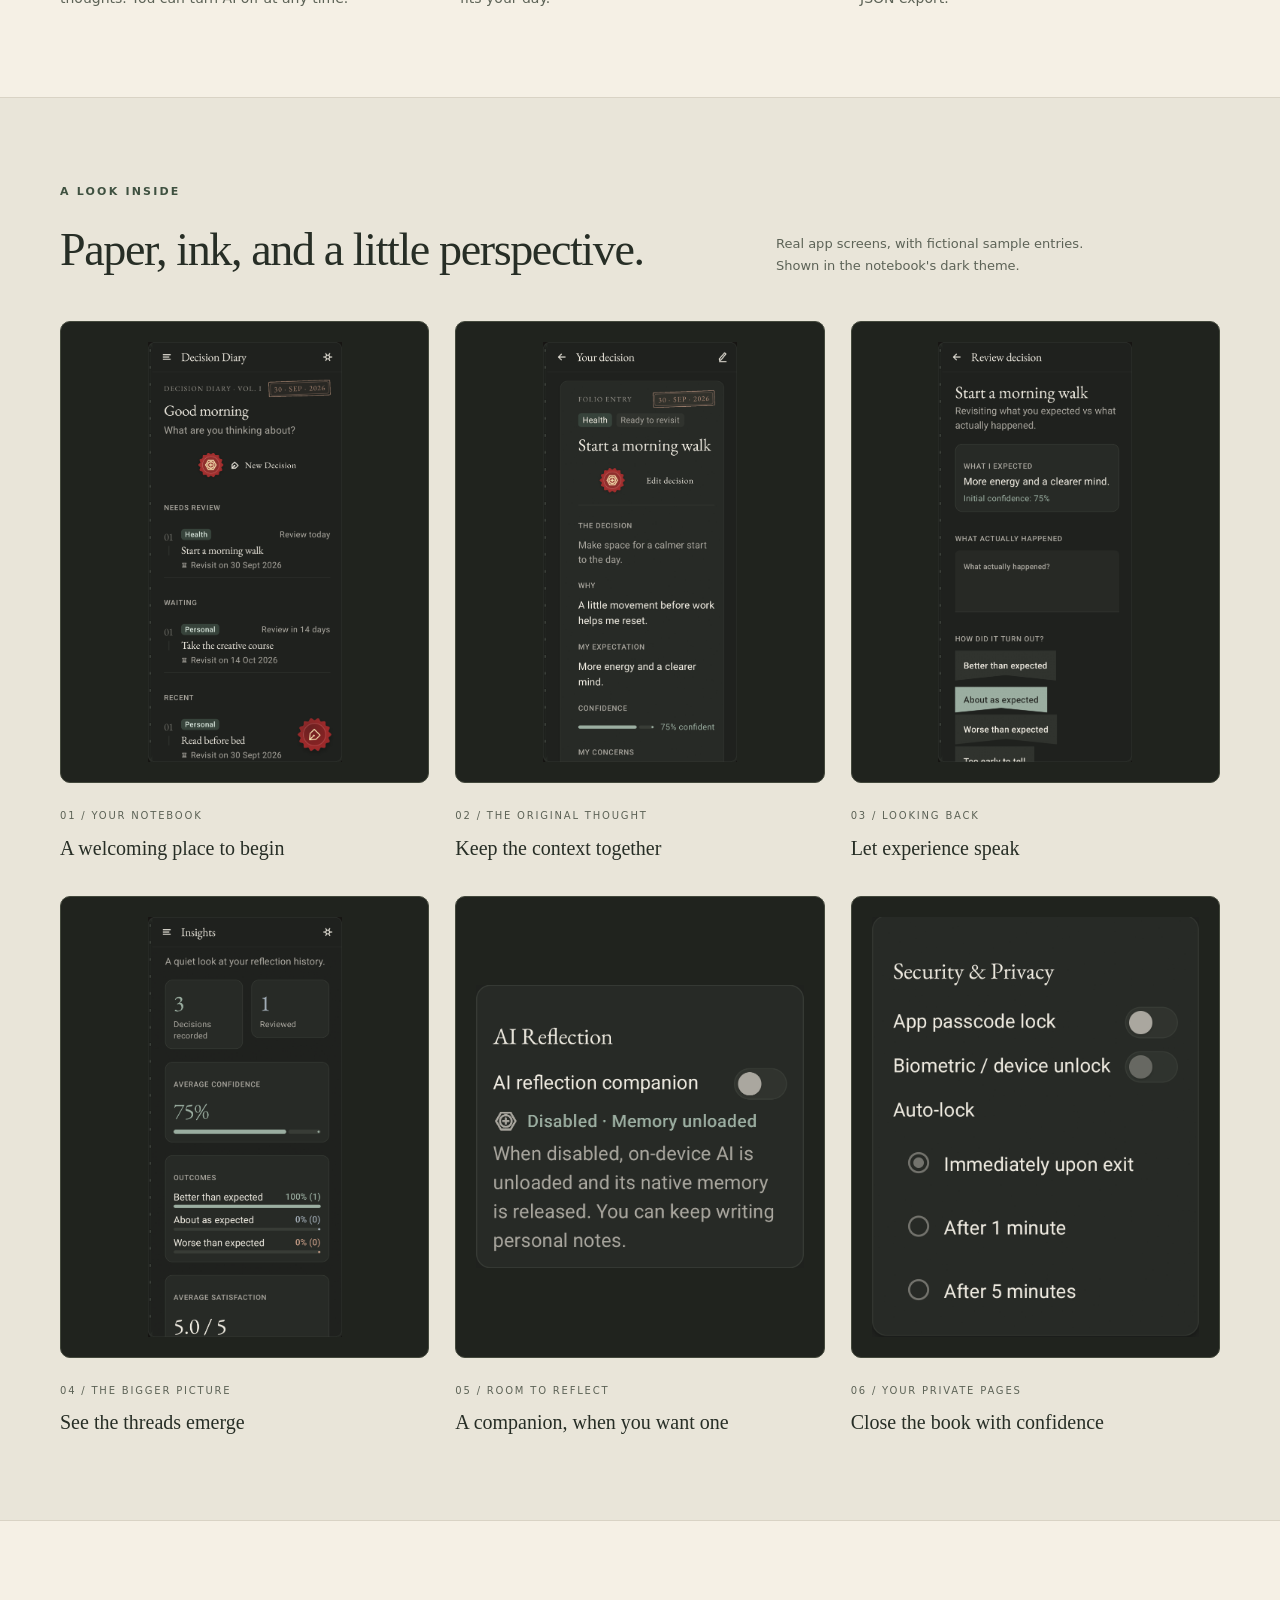
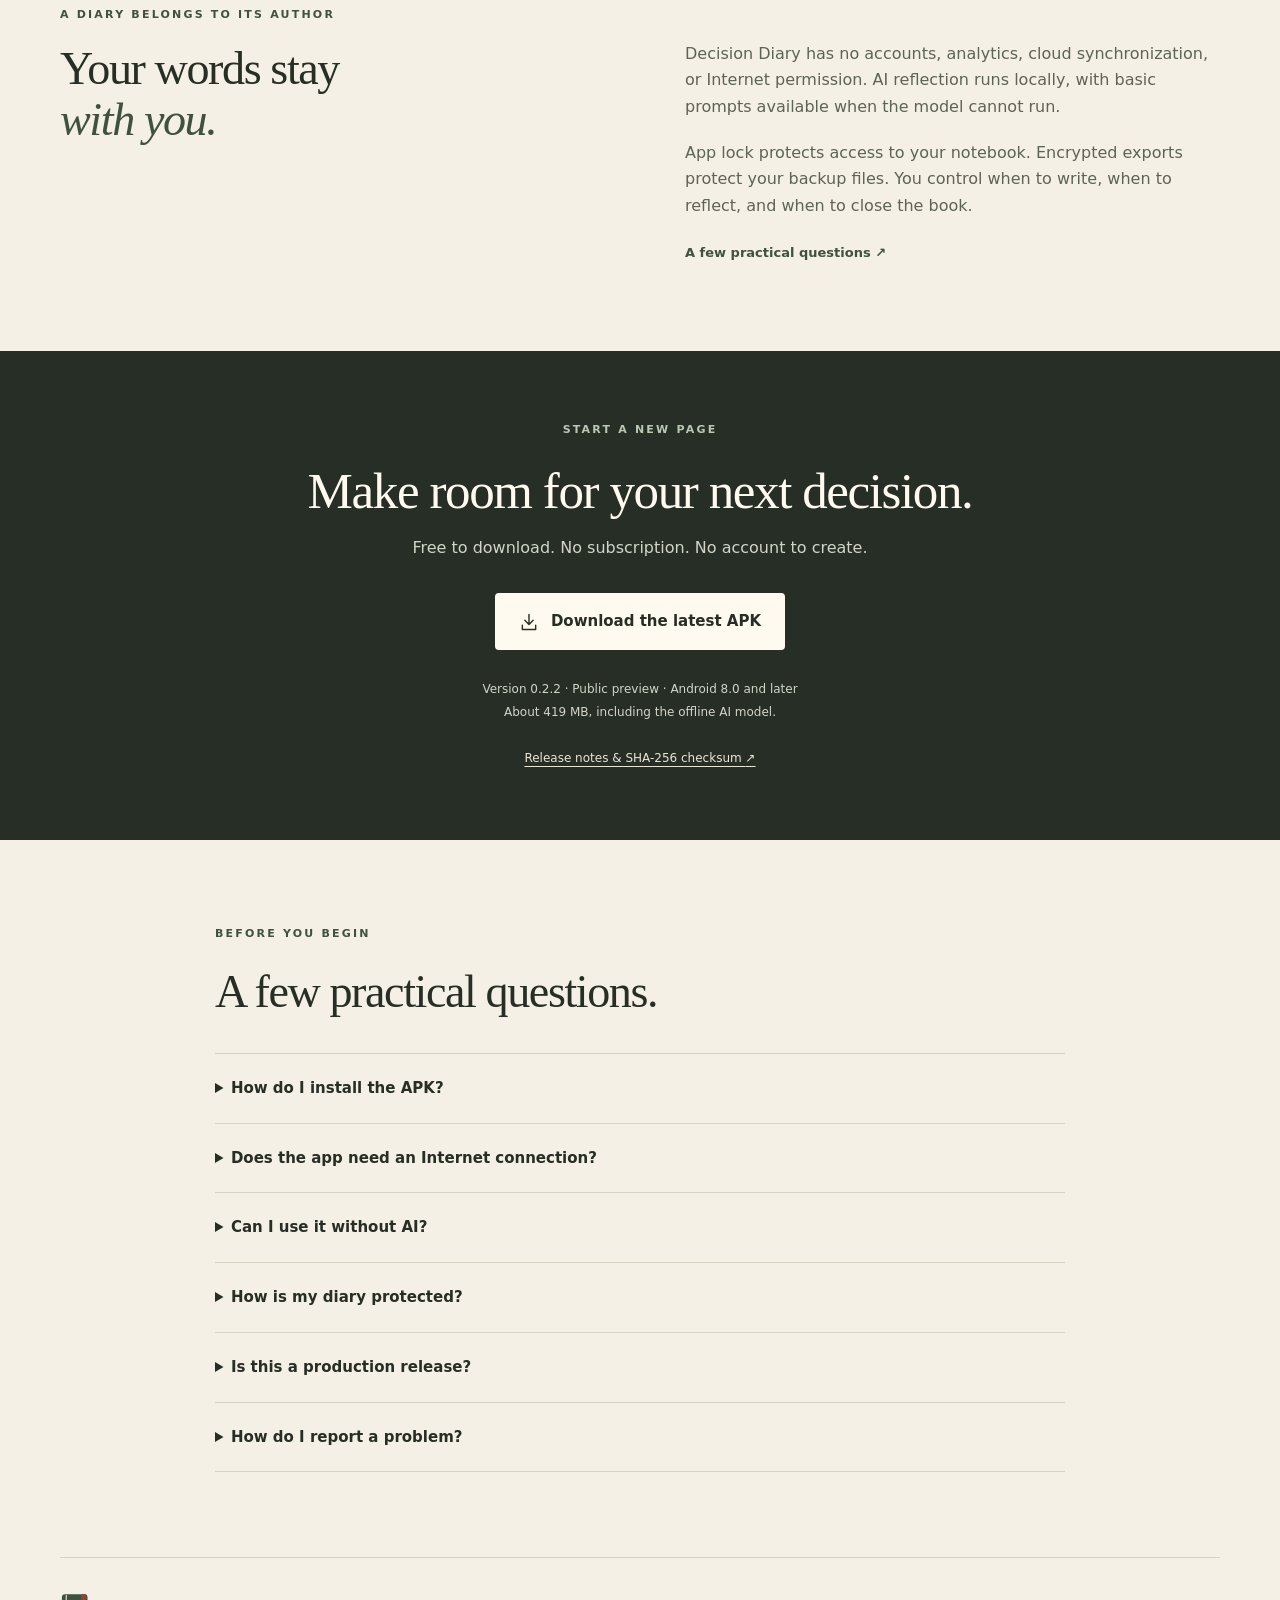
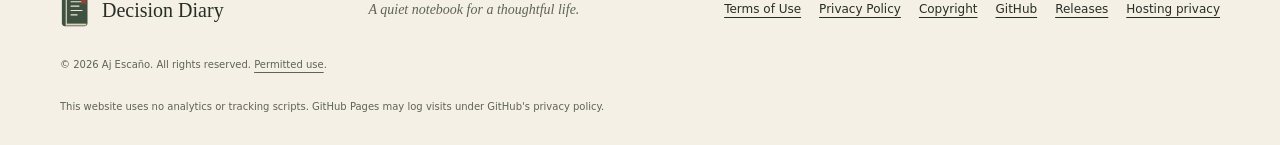
==== commit a901c8bf: "Correct APK download size" ====
--- a/index.html
+++ b/index.html
@@ -64,7 +64,7 @@
       </div>
     </section>
     <section class="privacy wrap section" aria-labelledby="privacy-title"><div><p class="eyebrow">A diary belongs to its author</p><h2 id="privacy-title">Your words stay<br><em>with you.</em></h2></div><div><p>Decision Diary has no accounts, analytics, cloud synchronization, or Internet permission. AI reflection runs locally, with basic prompts available when the model cannot run.</p><p>App lock protects access to your notebook. Encrypted exports protect your backup files. You control when to write, when to reflect, and when to close the book.</p><a class="text-link" href="#questions">A few practical questions <span aria-hidden="true">↗</span></a></div></section>
-    <section class="download-section" id="download" aria-labelledby="download-title"><div class="wrap download-content"><p class="eyebrow">Start a new page</p><h2 id="download-title">Make room for your next decision.</h2><p>Free to download. No subscription. No account to create.</p><a class="button light" href="https://github.com/adrianjohn141/decision-diary/releases/latest/download/decision-diary.apk"><svg viewBox="0 0 24 24" aria-hidden="true"><path d="M12 3v12m-5-5 5 5 5-5M4 16v5h16v-5"/></svg>Download the latest APK</a><p class="release-info">Version 0.2.2 · Public preview · Android 8.0 and later<br>About 412 MB, including the offline AI model.</p><a class="release-link" href="https://github.com/adrianjohn141/decision-diary/releases/latest">Release notes &amp; SHA-256 checksum <span aria-hidden="true">↗</span></a></div></section>
+    <section class="download-section" id="download" aria-labelledby="download-title"><div class="wrap download-content"><p class="eyebrow">Start a new page</p><h2 id="download-title">Make room for your next decision.</h2><p>Free to download. No subscription. No account to create.</p><a class="button light" href="https://github.com/adrianjohn141/decision-diary/releases/latest/download/decision-diary.apk"><svg viewBox="0 0 24 24" aria-hidden="true"><path d="M12 3v12m-5-5 5 5 5-5M4 16v5h16v-5"/></svg>Download the latest APK</a><p class="release-info">Version 0.2.2 · Public preview · Android 8.0 and later<br>About 419 MB, including the offline AI model.</p><a class="release-link" href="https://github.com/adrianjohn141/decision-diary/releases/latest">Release notes &amp; SHA-256 checksum <span aria-hidden="true">↗</span></a></div></section>
     <section class="wrap section faq" id="questions" aria-labelledby="questions-title"><p class="eyebrow">Before you begin</p><h2 id="questions-title">A few practical questions.</h2>
       <details><summary>How do I install the APK?</summary><p>Open this page on your Android device and tap Download. Open the downloaded APK and, if Android asks, allow installation from your browser or file manager. Follow the installation prompt. You can turn that permission off again afterward. Save a backup before replacing an existing installation.</p></details>
       <details><summary>Does the app need an Internet connection?</summary><p>No. After downloading the APK, the diary and optional AI work offline. The large download includes the local model so the app does not need to fetch it later. AI performance depends on your device; the diary remains usable without AI.</p></details>
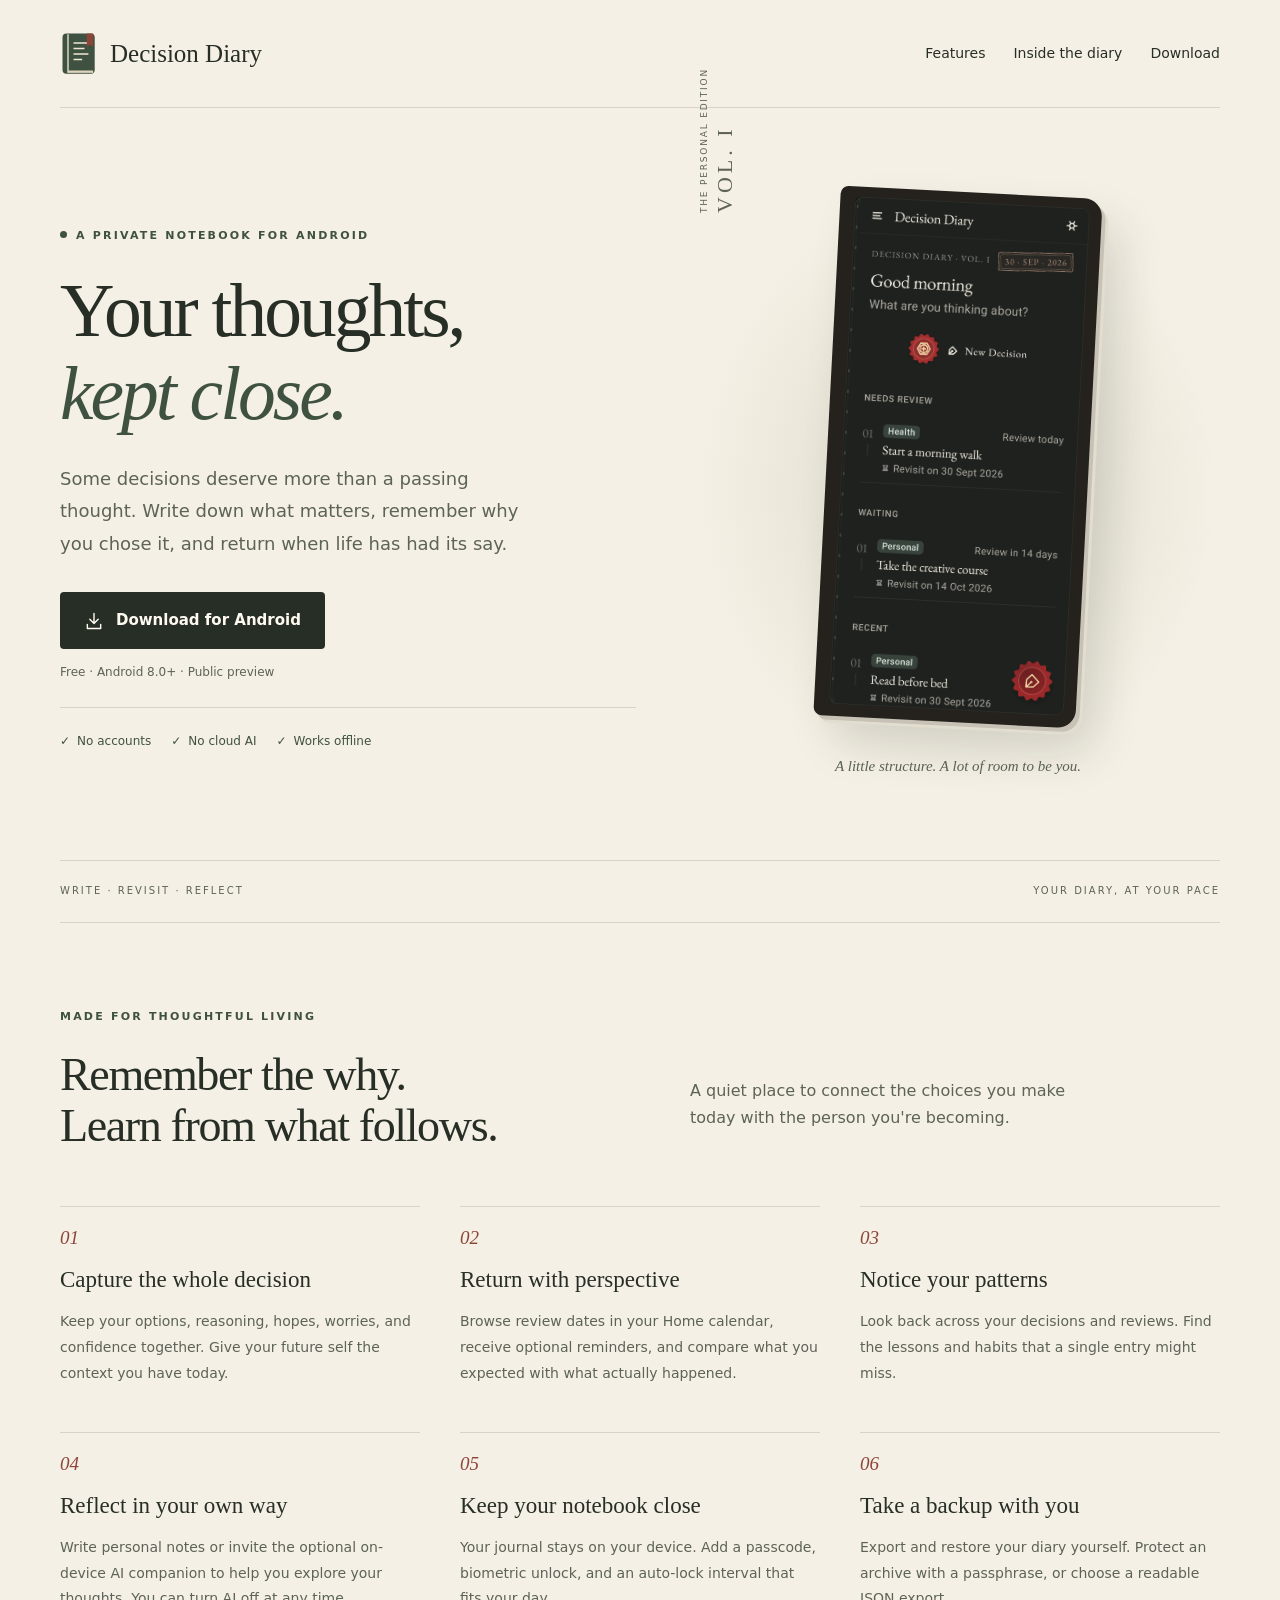
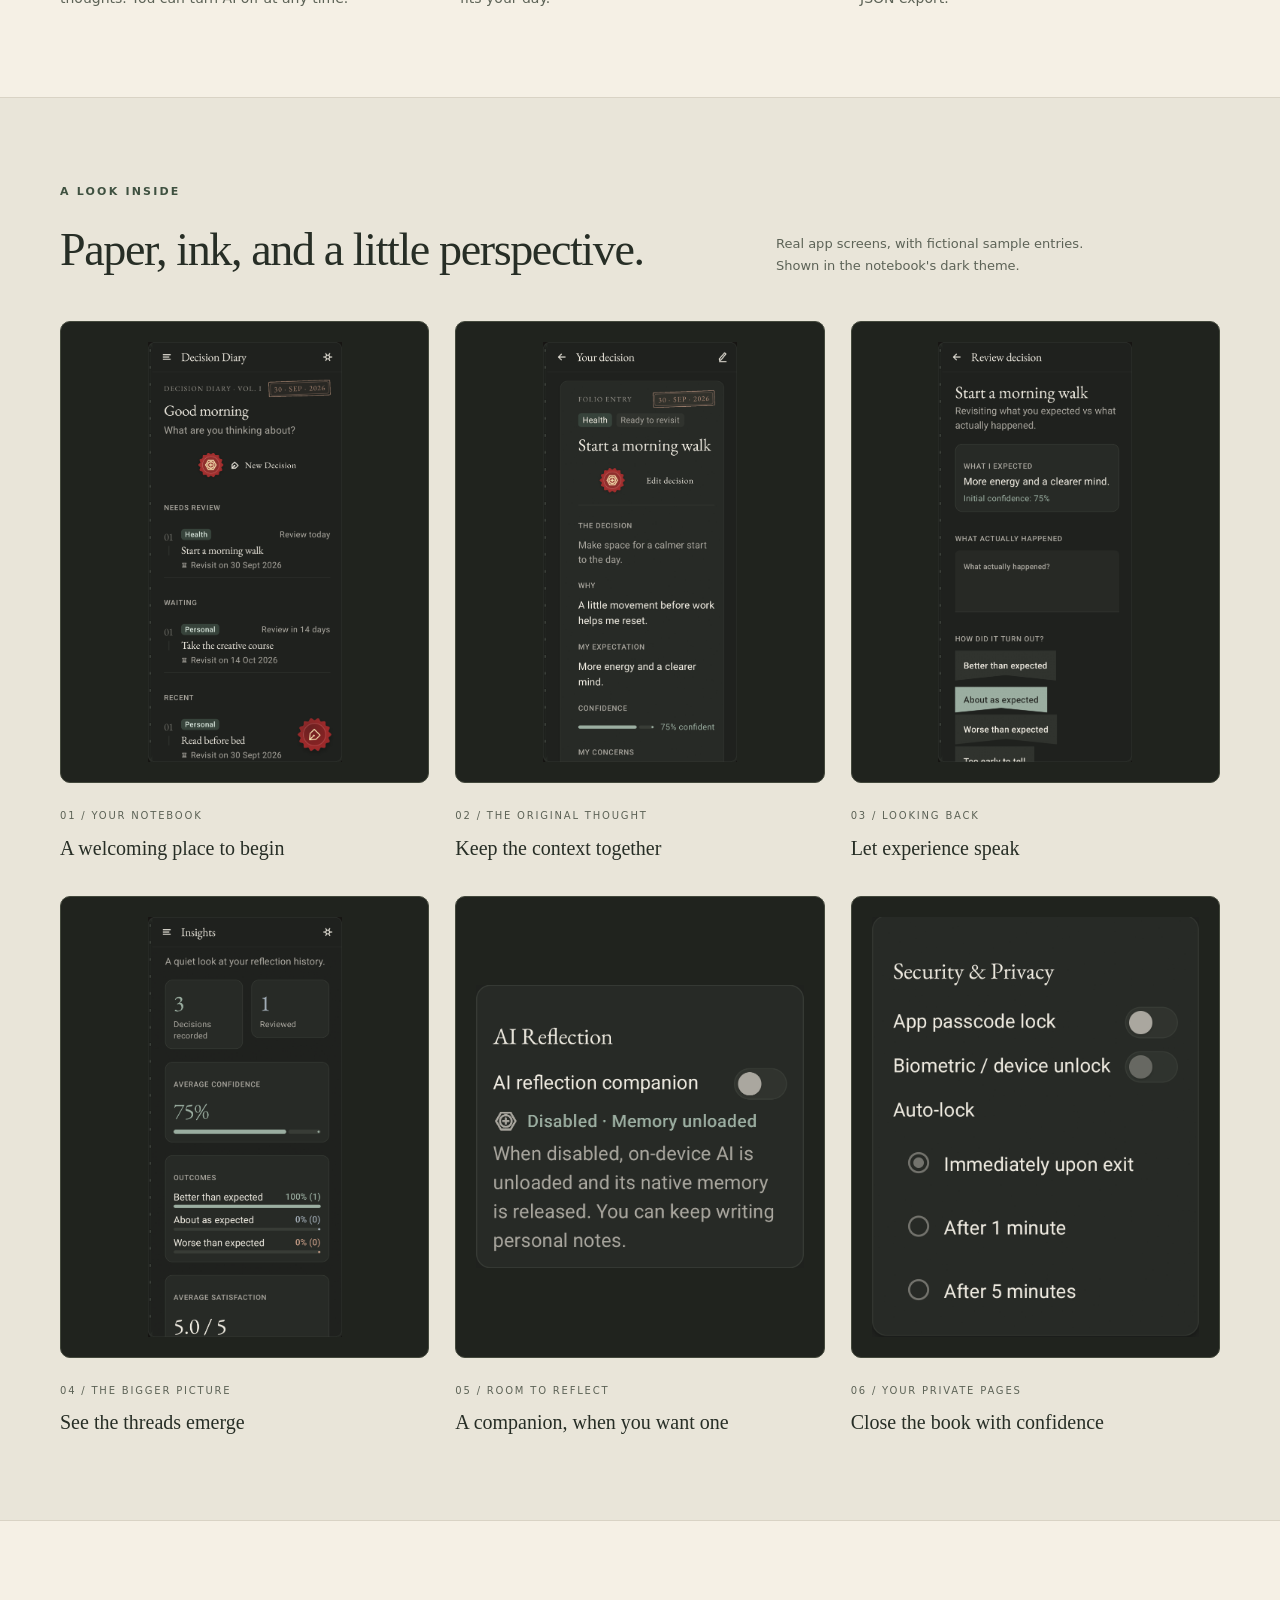
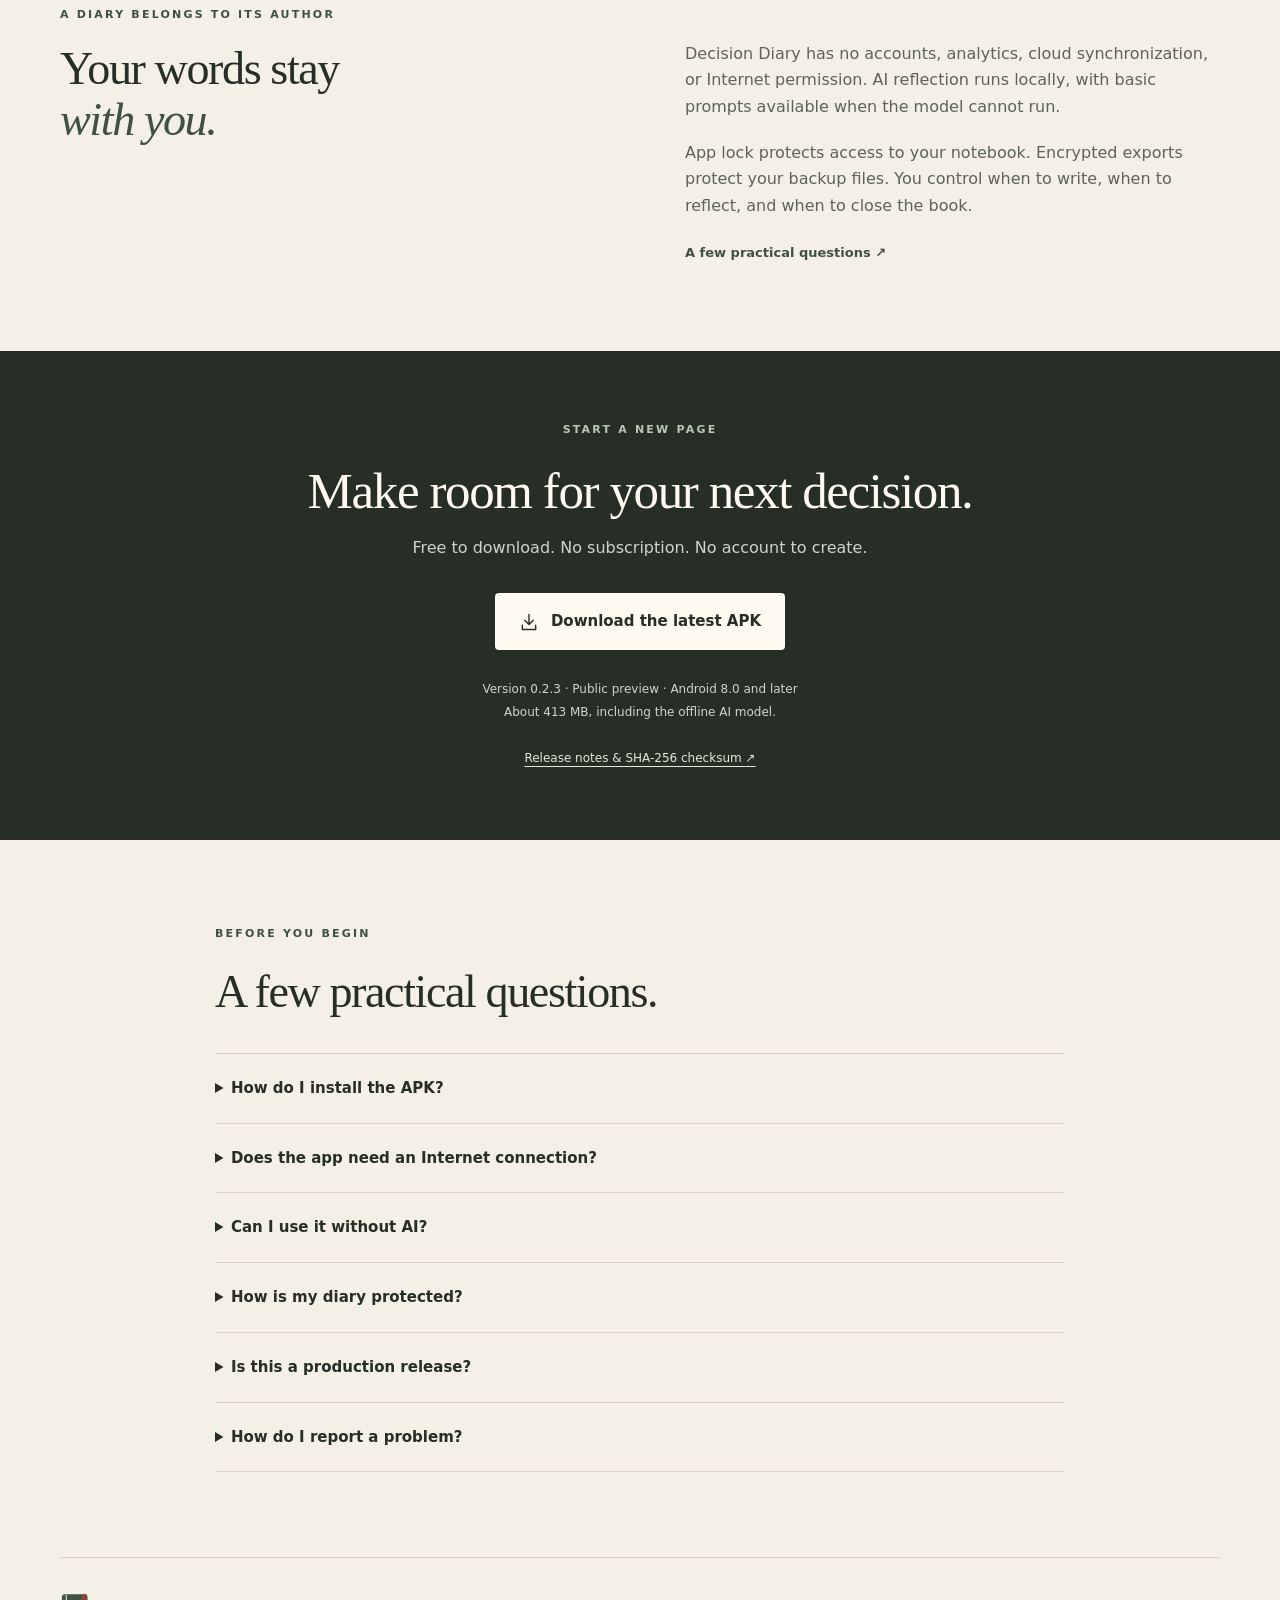
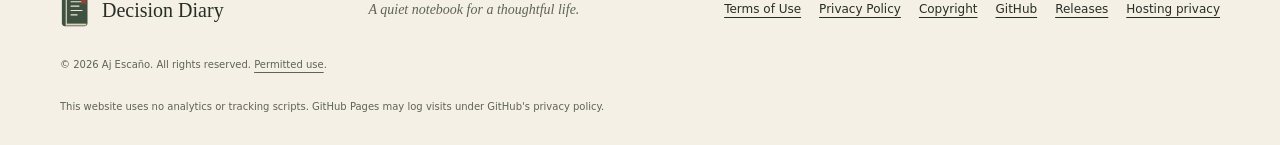
==== commit 120ac21a: "Update website download details for 0.2.3" ====
--- a/index.html
+++ b/index.html
@@ -64,13 +64,13 @@
       </div>
     </section>
     <section class="privacy wrap section" aria-labelledby="privacy-title"><div><p class="eyebrow">A diary belongs to its author</p><h2 id="privacy-title">Your words stay<br><em>with you.</em></h2></div><div><p>Decision Diary has no accounts, analytics, cloud synchronization, or Internet permission. AI reflection runs locally, with basic prompts available when the model cannot run.</p><p>App lock protects access to your notebook. Encrypted exports protect your backup files. You control when to write, when to reflect, and when to close the book.</p><a class="text-link" href="#questions">A few practical questions <span aria-hidden="true">↗</span></a></div></section>
-    <section class="download-section" id="download" aria-labelledby="download-title"><div class="wrap download-content"><p class="eyebrow">Start a new page</p><h2 id="download-title">Make room for your next decision.</h2><p>Free to download. No subscription. No account to create.</p><a class="button light" href="https://github.com/adrianjohn141/decision-diary/releases/latest/download/decision-diary.apk"><svg viewBox="0 0 24 24" aria-hidden="true"><path d="M12 3v12m-5-5 5 5 5-5M4 16v5h16v-5"/></svg>Download the latest APK</a><p class="release-info">Version 0.2.2 · Public preview · Android 8.0 and later<br>About 419 MB, including the offline AI model.</p><a class="release-link" href="https://github.com/adrianjohn141/decision-diary/releases/latest">Release notes &amp; SHA-256 checksum <span aria-hidden="true">↗</span></a></div></section>
+    <section class="download-section" id="download" aria-labelledby="download-title"><div class="wrap download-content"><p class="eyebrow">Start a new page</p><h2 id="download-title">Make room for your next decision.</h2><p>Free to download. No subscription. No account to create.</p><a class="button light" href="https://github.com/adrianjohn141/decision-diary/releases/latest/download/decision-diary.apk"><svg viewBox="0 0 24 24" aria-hidden="true"><path d="M12 3v12m-5-5 5 5 5-5M4 16v5h16v-5"/></svg>Download the latest APK</a><p class="release-info">Version 0.2.3 · Public preview · Android 8.0 and later<br>About 413 MB, including the offline AI model.</p><a class="release-link" href="https://github.com/adrianjohn141/decision-diary/releases/latest">Release notes &amp; SHA-256 checksum <span aria-hidden="true">↗</span></a></div></section>
     <section class="wrap section faq" id="questions" aria-labelledby="questions-title"><p class="eyebrow">Before you begin</p><h2 id="questions-title">A few practical questions.</h2>
       <details><summary>How do I install the APK?</summary><p>Open this page on your Android device and tap Download. Open the downloaded APK and, if Android asks, allow installation from your browser or file manager. Follow the installation prompt. You can turn that permission off again afterward. Save a backup before replacing an existing installation.</p></details>
       <details><summary>Does the app need an Internet connection?</summary><p>No. After downloading the APK, the diary and optional AI work offline. The large download includes the local model so the app does not need to fetch it later. AI performance depends on your device; the diary remains usable without AI.</p></details>
       <details><summary>Can I use it without AI?</summary><p>Yes. Turn off AI Reflection in Settings to write personal notes without companion replies. Disabling AI unloads the local model. Your previous conversations remain available to read.</p></details>
       <details><summary>How is my diary protected?</summary><p>Passcodes use an encrypted, device-bound credential store. You can also enable biometric/device unlock and auto-lock. Journal records use Android app-private storage; the database does not have a separate app-level encryption key. Choose a passphrase-encrypted backup to protect an exported file.</p></details>
-      <details><summary>Is this a production release?</summary><p>This public download is a signed development preview, version 0.2.2. You may encounter bugs. Back up important entries, and check the release notes before updating. A production signing key and broader device testing are planned before a stable release.</p></details>
+      <details><summary>Is this a production release?</summary><p>This public download is a signed development preview, version 0.2.3. You may encounter bugs. Back up important entries, and check the release notes before updating. A production signing key and broader device testing are planned before a stable release.</p></details>
       <details><summary>How do I report a problem?</summary><p><a href="https://github.com/adrianjohn141/decision-diary/issues">Open an issue on GitHub</a> with your Android version, device model, and the steps that caused the problem. Please keep private journal entries and backup files out of public reports.</p></details>
     </section>
   </main>
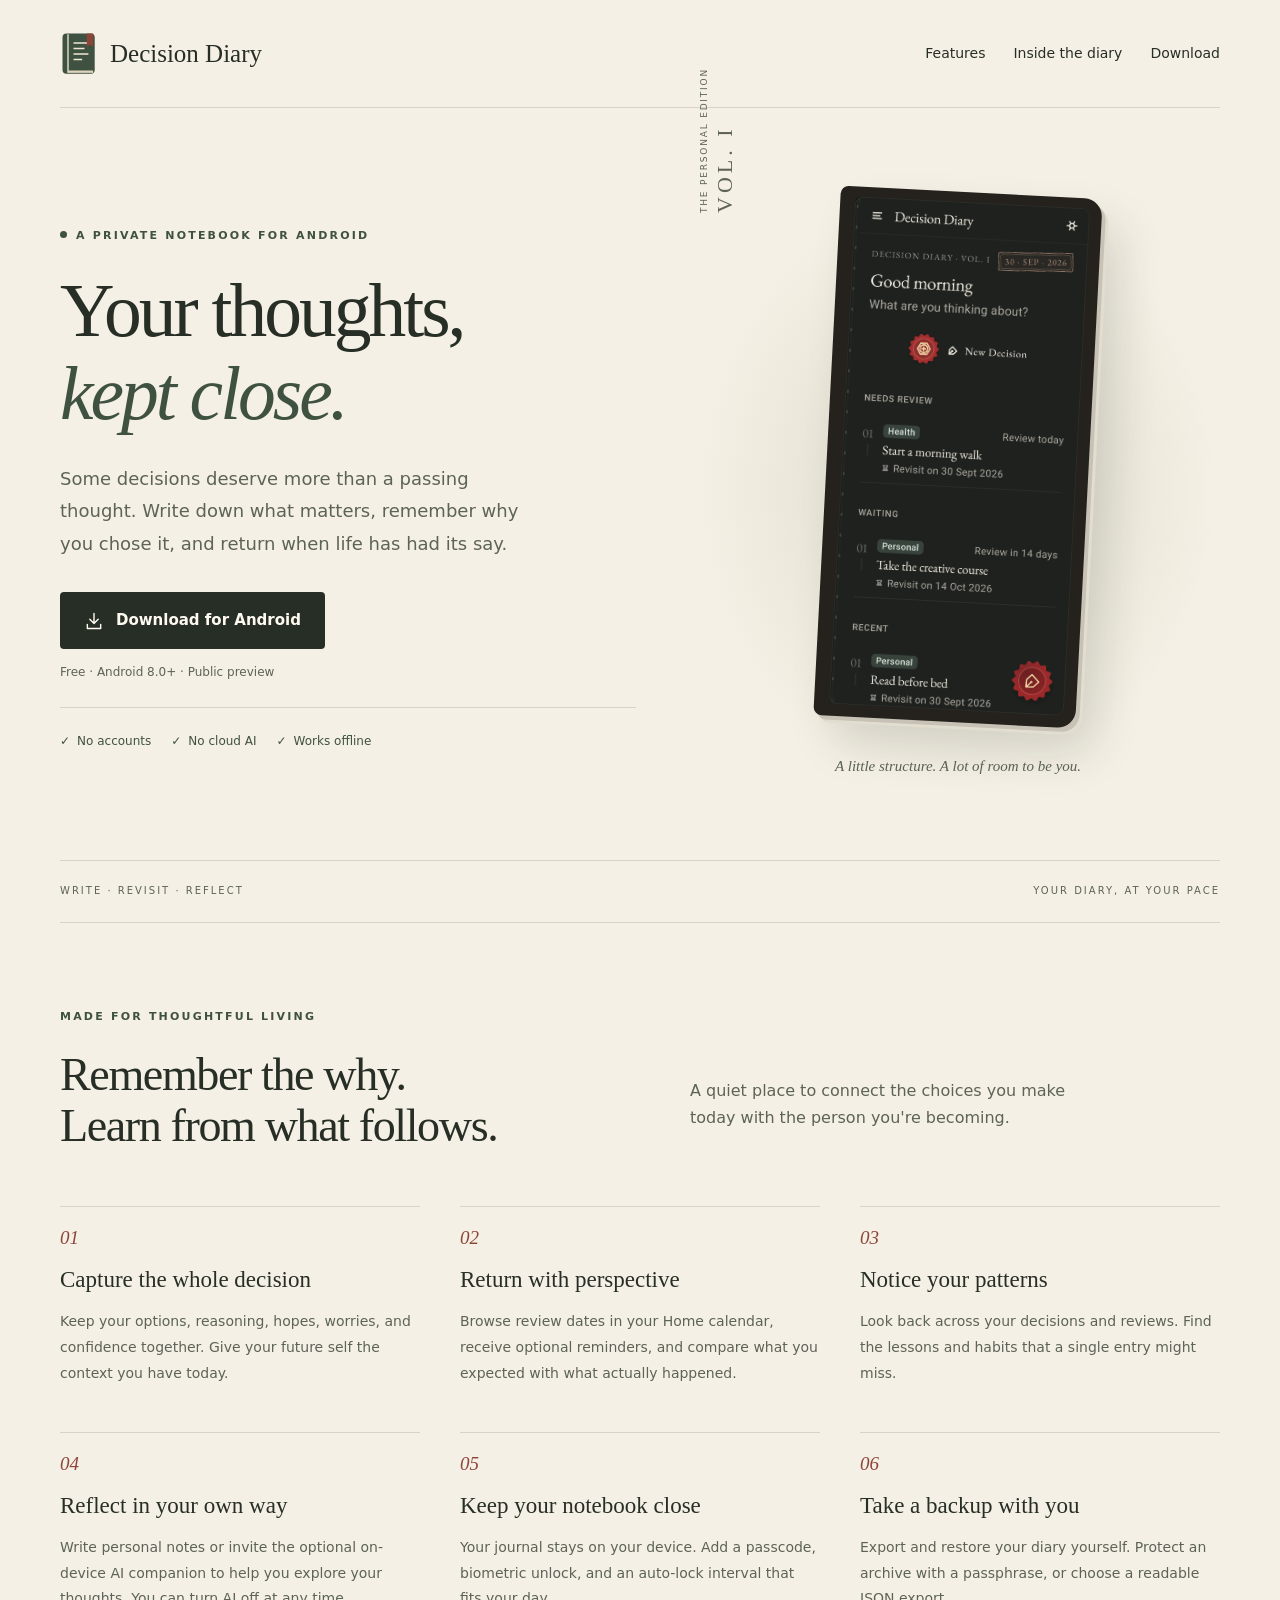
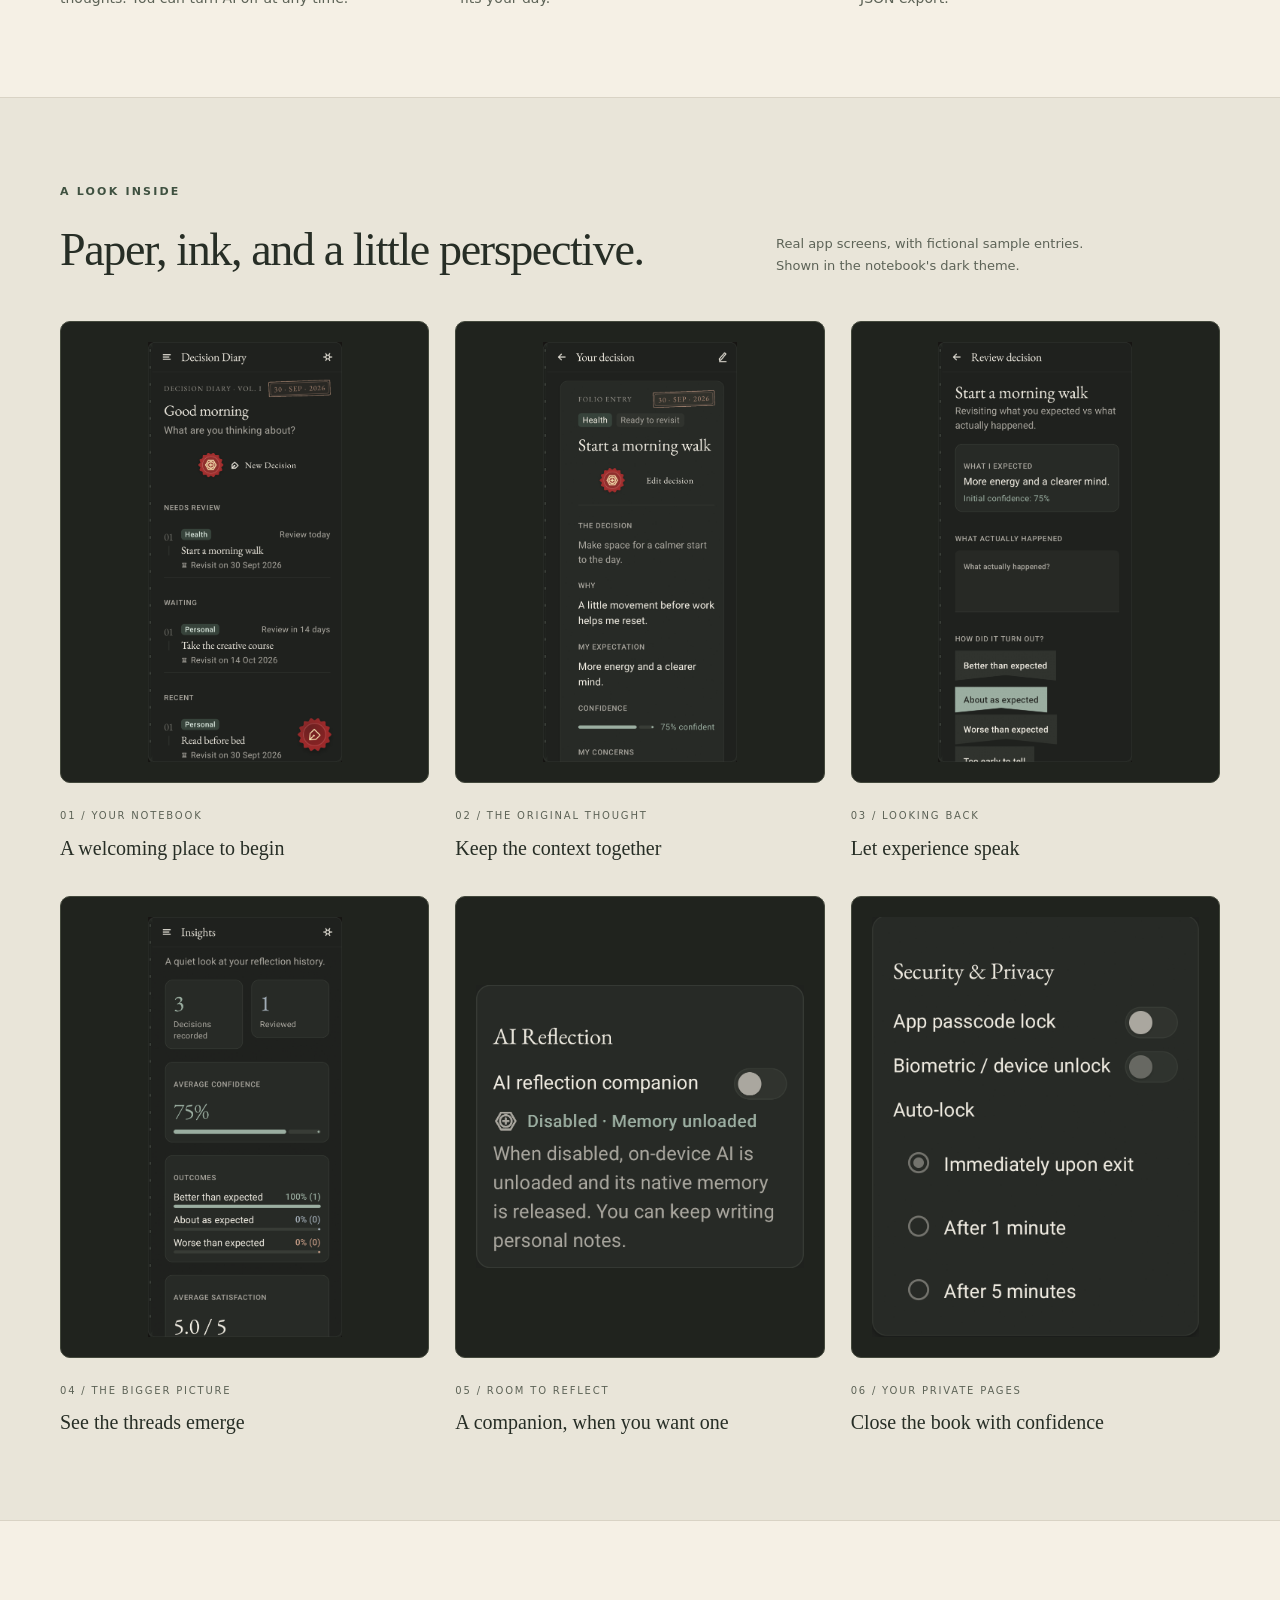
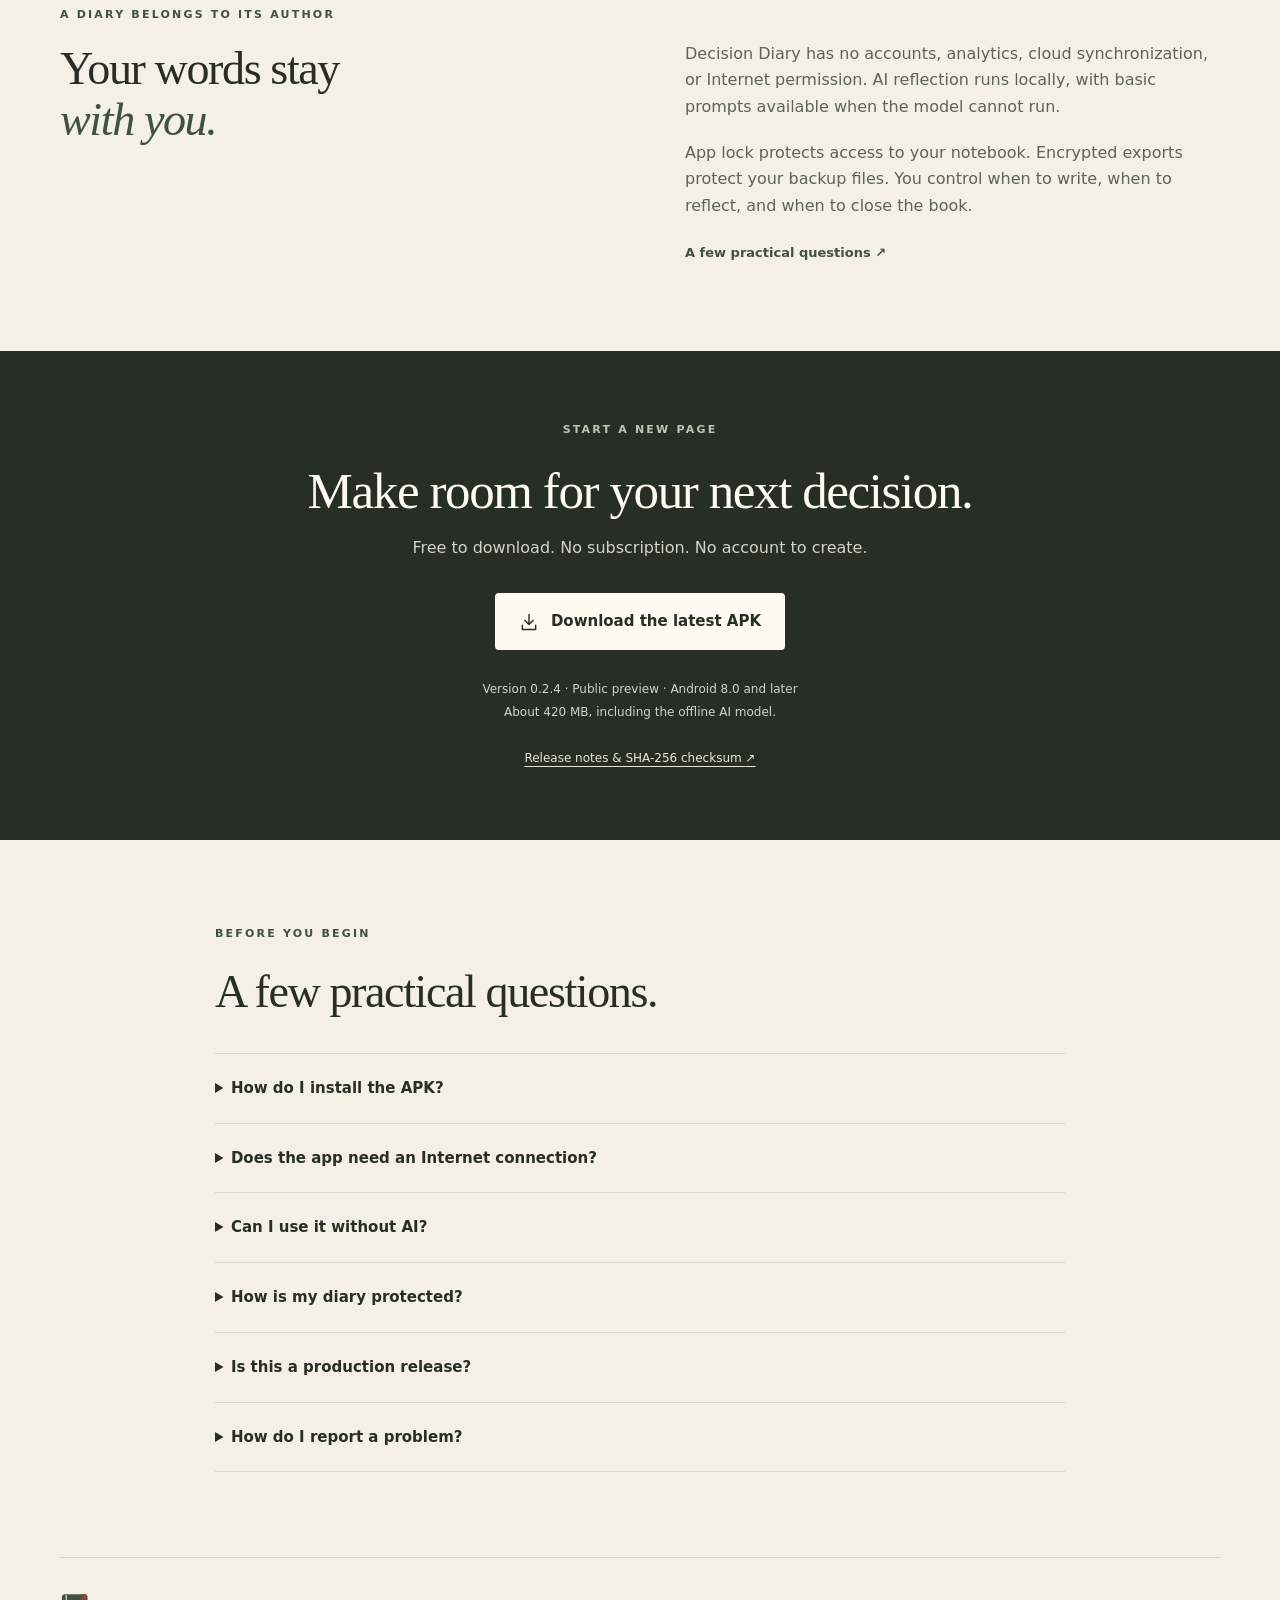
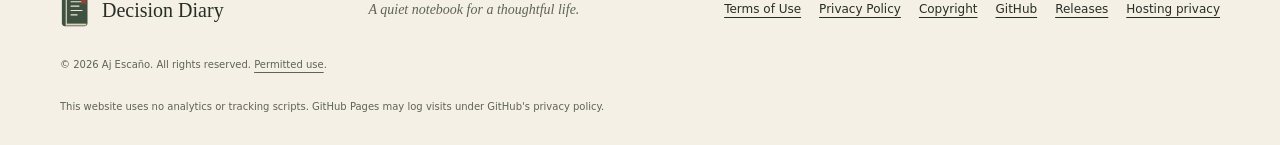
==== commit 77e4b74c: "Update website download details for 0.2.4 Co-Authored-By: Claude Opus 5.5 <noreply@anthropic.com>" ====
--- a/index.html
+++ b/index.html
@@ -64,13 +64,13 @@
       </div>
     </section>
     <section class="privacy wrap section" aria-labelledby="privacy-title"><div><p class="eyebrow">A diary belongs to its author</p><h2 id="privacy-title">Your words stay<br><em>with you.</em></h2></div><div><p>Decision Diary has no accounts, analytics, cloud synchronization, or Internet permission. AI reflection runs locally, with basic prompts available when the model cannot run.</p><p>App lock protects access to your notebook. Encrypted exports protect your backup files. You control when to write, when to reflect, and when to close the book.</p><a class="text-link" href="#questions">A few practical questions <span aria-hidden="true">↗</span></a></div></section>
-    <section class="download-section" id="download" aria-labelledby="download-title"><div class="wrap download-content"><p class="eyebrow">Start a new page</p><h2 id="download-title">Make room for your next decision.</h2><p>Free to download. No subscription. No account to create.</p><a class="button light" href="https://github.com/adrianjohn141/decision-diary/releases/latest/download/decision-diary.apk"><svg viewBox="0 0 24 24" aria-hidden="true"><path d="M12 3v12m-5-5 5 5 5-5M4 16v5h16v-5"/></svg>Download the latest APK</a><p class="release-info">Version 0.2.3 · Public preview · Android 8.0 and later<br>About 413 MB, including the offline AI model.</p><a class="release-link" href="https://github.com/adrianjohn141/decision-diary/releases/latest">Release notes &amp; SHA-256 checksum <span aria-hidden="true">↗</span></a></div></section>
+    <section class="download-section" id="download" aria-labelledby="download-title"><div class="wrap download-content"><p class="eyebrow">Start a new page</p><h2 id="download-title">Make room for your next decision.</h2><p>Free to download. No subscription. No account to create.</p><a class="button light" href="https://github.com/adrianjohn141/decision-diary/releases/latest/download/decision-diary.apk"><svg viewBox="0 0 24 24" aria-hidden="true"><path d="M12 3v12m-5-5 5 5 5-5M4 16v5h16v-5"/></svg>Download the latest APK</a><p class="release-info">Version 0.2.4 · Public preview · Android 8.0 and later<br>About 420 MB, including the offline AI model.</p><a class="release-link" href="https://github.com/adrianjohn141/decision-diary/releases/latest">Release notes &amp; SHA-256 checksum <span aria-hidden="true">↗</span></a></div></section>
     <section class="wrap section faq" id="questions" aria-labelledby="questions-title"><p class="eyebrow">Before you begin</p><h2 id="questions-title">A few practical questions.</h2>
       <details><summary>How do I install the APK?</summary><p>Open this page on your Android device and tap Download. Open the downloaded APK and, if Android asks, allow installation from your browser or file manager. Follow the installation prompt. You can turn that permission off again afterward. Save a backup before replacing an existing installation.</p></details>
       <details><summary>Does the app need an Internet connection?</summary><p>No. After downloading the APK, the diary and optional AI work offline. The large download includes the local model so the app does not need to fetch it later. AI performance depends on your device; the diary remains usable without AI.</p></details>
       <details><summary>Can I use it without AI?</summary><p>Yes. Turn off AI Reflection in Settings to write personal notes without companion replies. Disabling AI unloads the local model. Your previous conversations remain available to read.</p></details>
-      <details><summary>How is my diary protected?</summary><p>Passcodes use an encrypted, device-bound credential store. You can also enable biometric/device unlock and auto-lock. Journal records use Android app-private storage; the database does not have a separate app-level encryption key. Choose a passphrase-encrypted backup to protect an exported file.</p></details>
-      <details><summary>Is this a production release?</summary><p>This public download is a signed development preview, version 0.2.3. You may encounter bugs. Back up important entries, and check the release notes before updating. A production signing key and broader device testing are planned before a stable release.</p></details>
+      <details><summary>How is my diary protected?</summary><p>Passcodes use an encrypted, device-bound credential store. You can also enable biometric/device unlock and auto-lock. Journal records use Android app-private storage, and the database is encrypted with a device-bound key. Choose a passphrase-encrypted backup to protect an exported file.</p></details>
+      <details><summary>Is this a production release?</summary><p>This public download is a signed development preview, version 0.2.4. You may encounter bugs. Back up important entries, and check the release notes before updating. A production signing key and broader device testing are planned before a stable release.</p></details>
       <details><summary>How do I report a problem?</summary><p><a href="https://github.com/adrianjohn141/decision-diary/issues">Open an issue on GitHub</a> with your Android version, device model, and the steps that caused the problem. Please keep private journal entries and backup files out of public reports.</p></details>
     </section>
   </main>
